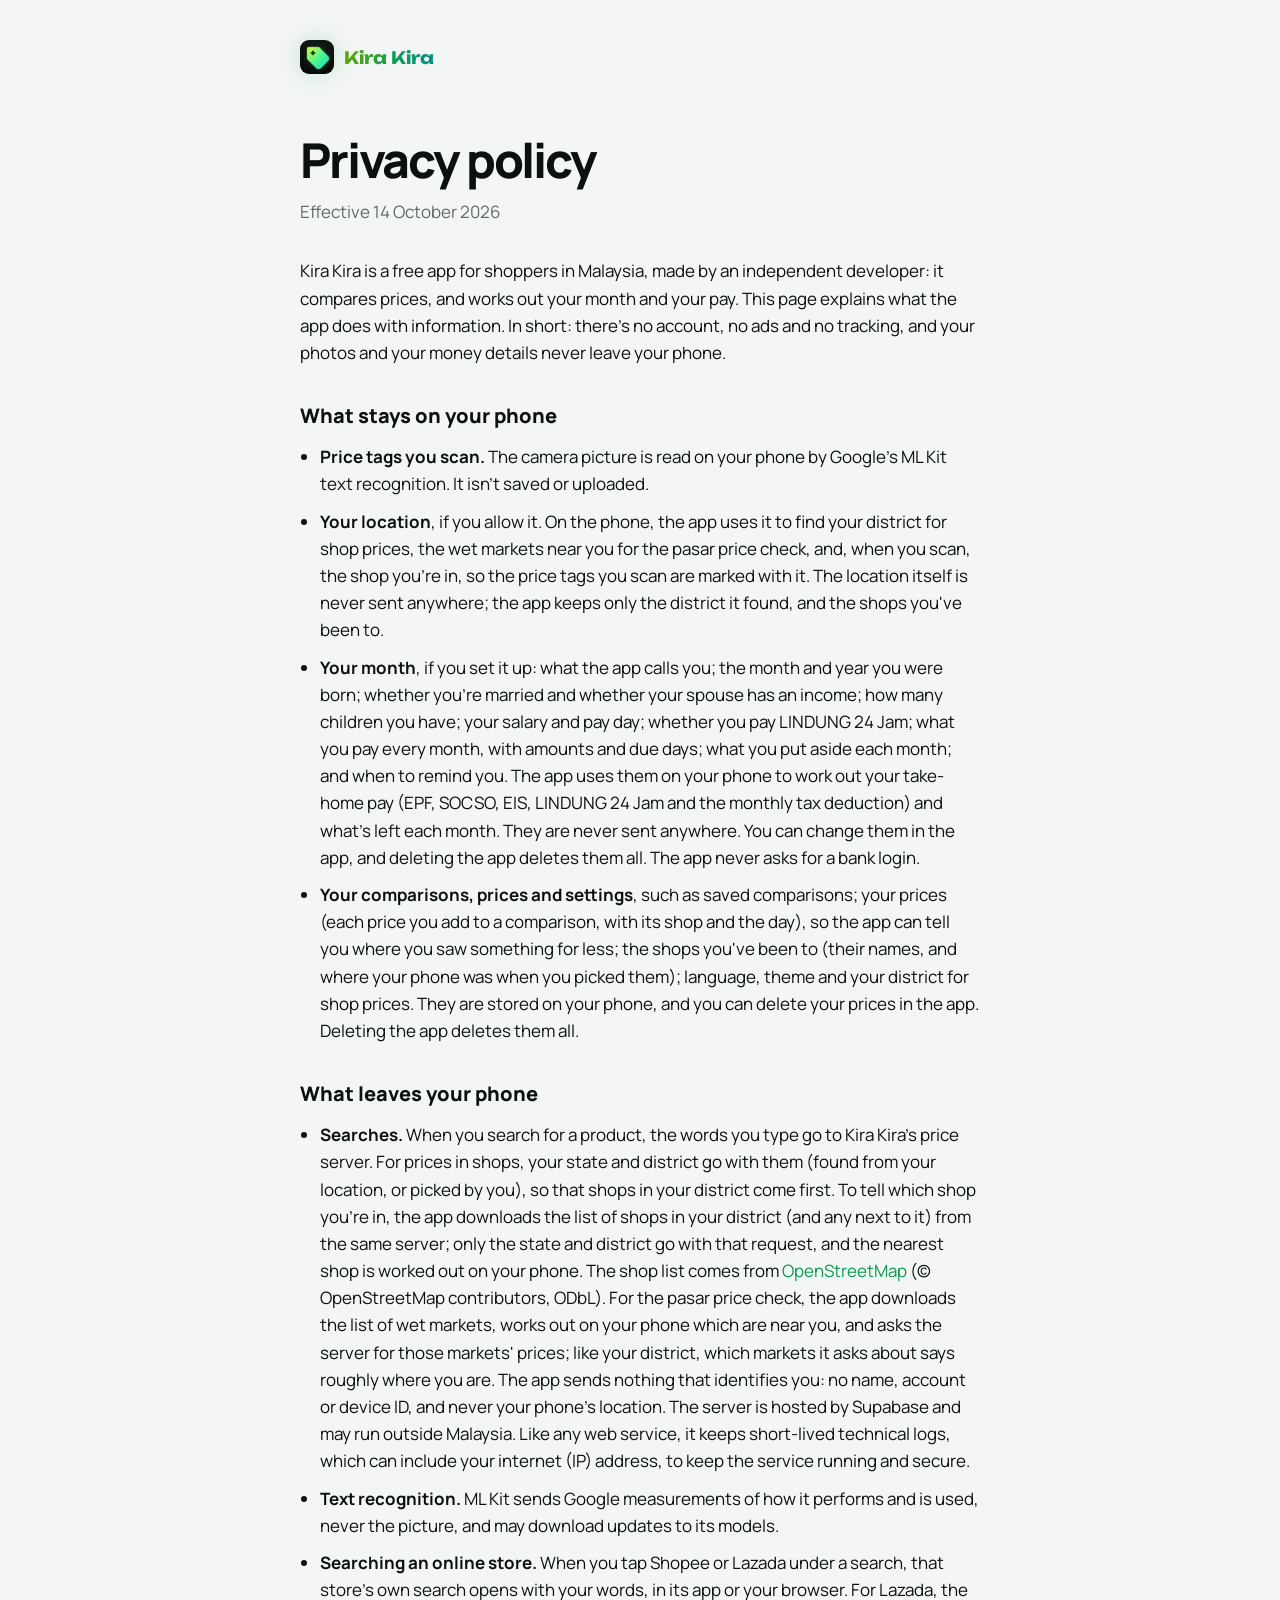
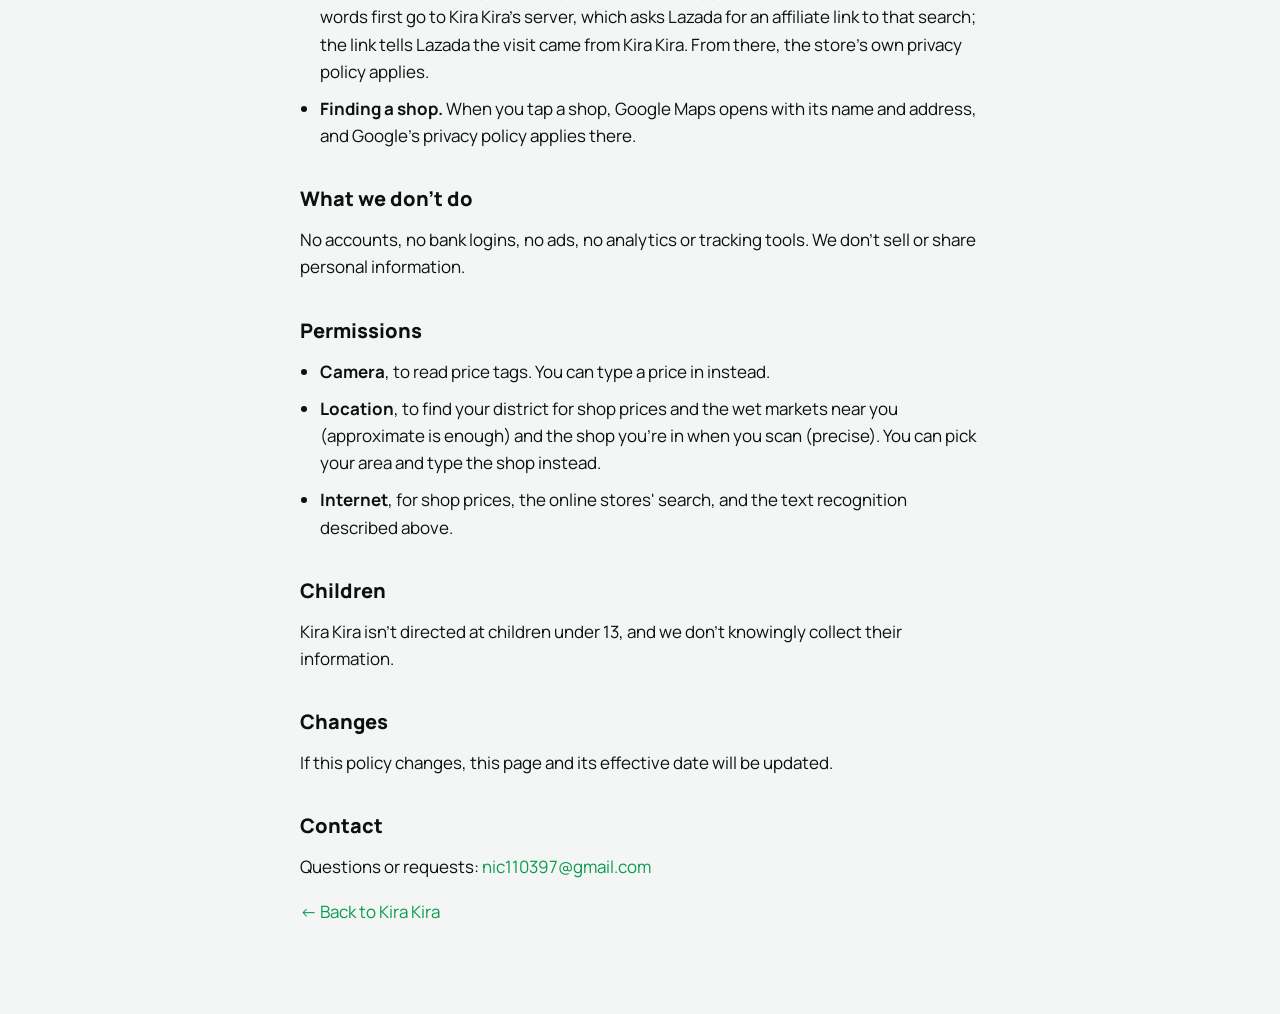
==== privacy.html @ adcd08b6 "Privacy: the month you set up stays on your phone (effective 14 Oct 2026)" ====
<!doctype html>
<html lang="en">
<head>
<meta charset="utf-8">
<meta name="viewport" content="width=device-width, initial-scale=1, viewport-fit=cover">
<title>Privacy policy — Kira Kira</title>
<meta name="description" content="What the Kira Kira app does with information: no account, no ads, no tracking, and your photos and money details never leave your phone.">
<link rel="canonical" href="https://xuaan33.github.io/kirakira-site/privacy.html">
<link rel="icon" href="favicon-32.png" sizes="32x32">
<link rel="apple-touch-icon" href="apple-touch-icon.png">
<link rel="stylesheet" href="style.css">
<meta name="theme-color" content="#0a0c0b" media="(prefers-color-scheme: dark)">
<meta name="theme-color" content="#f3f6f4" media="(prefers-color-scheme: light)">
</head>
<body>
  <div class="doc">
    <a class="brand" href="./"><img src="icon.png" alt=""><span class="wordmark neon-text">Kira Kira</span></a>
    <h1>Privacy policy</h1>
    <p class="date">Effective 14 October 2026</p>
    <p>Kira Kira is a free app for shoppers in Malaysia, made by an independent developer: it compares prices, and works out your month and your pay. This page explains what the app does with information. In short: there's no account, no ads and no tracking, and your photos and your money details never leave your phone.</p>
    <h2>What stays on your phone</h2>
    <ul>
      <li><strong>Price tags you scan.</strong> The camera picture is read on your phone by Google's ML Kit text recognition. It isn't saved or uploaded.</li>
      <li><strong>Your location</strong>, if you allow it. On the phone, the app uses it to find your district for shop prices, the wet markets near you for the pasar price check, and, when you scan, the shop you're in, so the price tags you scan are marked with it. The location itself is never sent anywhere; the app keeps only the district it found, and the shops you've been to.</li>
      <li><strong>Your month</strong>, if you set it up: what the app calls you; the month and year you were born; whether you're married and whether your spouse has an income; how many children you have; your salary and pay day; whether you pay LINDUNG 24 Jam; what you pay every month, with amounts and due days; what you put aside each month; and when to remind you. The app uses them on your phone to work out your take-home pay (EPF, SOCSO, EIS, LINDUNG 24 Jam and the monthly tax deduction) and what's left each month. They are never sent anywhere. You can change them in the app, and deleting the app deletes them all. The app never asks for a bank login.</li>
      <li><strong>Your comparisons, prices and settings</strong>, such as saved comparisons; your prices (each price you add to a comparison, with its shop and the day), so the app can tell you where you saw something for less; the shops you've been to (their names, and where your phone was when you picked them); language, theme and your district for shop prices. They are stored on your phone, and you can delete your prices in the app. Deleting the app deletes them all.</li>
    </ul>
    <h2>What leaves your phone</h2>
    <ul>
      <li><strong>Searches.</strong> When you search for a product, the words you type go to Kira Kira's price server. For prices in shops, your state and district go with them (found from your location, or picked by you), so that shops in your district come first. To tell which shop you're in, the app downloads the list of shops in your district (and any next to it) from the same server; only the state and district go with that request, and the nearest shop is worked out on your phone. The shop list comes from <a href="https://www.openstreetmap.org/copyright">OpenStreetMap</a> (© OpenStreetMap contributors, ODbL). For the pasar price check, the app downloads the list of wet markets, works out on your phone which are near you, and asks the server for those markets' prices; like your district, which markets it asks about says roughly where you are. The app sends nothing that identifies you: no name, account or device ID, and never your phone's location. The server is hosted by Supabase and may run outside Malaysia. Like any web service, it keeps short-lived technical logs, which can include your internet (IP) address, to keep the service running and secure.</li>
      <li><strong>Text recognition.</strong> ML Kit sends Google measurements of how it performs and is used, never the picture, and may download updates to its models.</li>
      <li><strong>Searching an online store.</strong> When you tap Shopee or Lazada under a search, that store's own search opens with your words, in its app or your browser. For Lazada, the words first go to Kira Kira's server, which asks Lazada for an affiliate link to that search; the link tells Lazada the visit came from Kira Kira. From there, the store's own privacy policy applies.</li>
      <li><strong>Finding a shop.</strong> When you tap a shop, Google Maps opens with its name and address, and Google's privacy policy applies there.</li>
    </ul>
    <h2>What we don't do</h2>
    <p>No accounts, no bank logins, no ads, no analytics or tracking tools. We don't sell or share personal information.</p>
    <h2>Permissions</h2>
    <ul>
      <li><strong>Camera</strong>, to read price tags. You can type a price in instead.</li>
      <li><strong>Location</strong>, to find your district for shop prices and the wet markets near you (approximate is enough) and the shop you're in when you scan (precise). You can pick your area and type the shop instead.</li>
      <li><strong>Internet</strong>, for shop prices, the online stores' search, and the text recognition described above.</li>
    </ul>
    <h2>Children</h2>
    <p>Kira Kira isn't directed at children under 13, and we don't knowingly collect their information.</p>
    <h2>Changes</h2>
    <p>If this policy changes, this page and its effective date will be updated.</p>
    <h2>Contact</h2>
    <p>Questions or requests: <a href="mailto:nic110397@gmail.com">nic110397@gmail.com</a></p>
    <p><a href="./">← Back to Kira Kira</a></p>
  </div>
</body>
</html>
---- style.css ----
/* Kira Kira's site: the app's own palette and type. Dark first, like the
   app; one neon gradient, spent on the better buy. Fonts are subset to
   Latin and served from here, so a visit reaches no one else. */
@font-face { font-family: "Manrope"; src: url(fonts/Manrope-Regular.woff2) format("woff2"); font-weight: 400; font-display: swap; }
@font-face { font-family: "Manrope"; src: url(fonts/Manrope-Bold.woff2) format("woff2"); font-weight: 700; font-display: swap; }
@font-face { font-family: "Manrope"; src: url(fonts/Manrope-ExtraBold.woff2) format("woff2"); font-weight: 800; font-display: swap; }
@font-face { font-family: "Unbounded"; src: url(fonts/Unbounded-Bold.woff2) format("woff2"); font-weight: 700; font-display: swap; }

:root {
  color-scheme: dark;
  --bg: #0a0c0b;
  --surface: #121614;
  --surface2: #1c221f;
  --line: #242b27;
  --text: #f1f5f2;
  --muted: #8c968f;
  --accent: #45f59a;
  --warn: #ffc24d;
  --on-neon: #04140a;
  --neon: linear-gradient(100deg, #d8ff3c 0%, #45f59a 55%, #16d9c0 100%);
  --glow: rgba(69, 245, 154, 0.3);
  --rail: #1c221f;
  --nav-bg: rgba(10, 12, 11, 0.74);
  --shadow: 0 30px 60px -24px rgba(0, 0, 0, 0.7);
  --shot-dark: block;
  --shot-light: none;
  --status-ink: #f1f5f2;
  /* Shelf tags are paper in any light. */
  --paper: #f8f7f2;
  --ink: #121412;
  --ink-soft: #5d625e;
  --deal: #ffe14d;
  --deal-ink: #c3261d;
  --sans: "Manrope", "PingFang SC", "Noto Sans SC", system-ui, -apple-system, "Segoe UI", sans-serif;
  --display: "Unbounded", "Manrope", system-ui, sans-serif;
}
@media (prefers-color-scheme: light) {
  :root {
    color-scheme: light;
    --bg: #f3f6f4;
    --surface: #ffffff;
    --surface2: #e8efea;
    --line: #dfe6e1;
    --text: #0b120e;
    --muted: #616b65;
    --accent: #0b9a50;
    --warn: #a86a00;
    --neon: linear-gradient(100deg, #5fa800 0%, #0a9e55 55%, #078f86 100%);
    --glow: rgba(11, 154, 80, 0.2);
    --rail: #dce3de;
    --nav-bg: rgba(243, 246, 244, 0.8);
    --shadow: 0 30px 60px -28px rgba(20, 40, 30, 0.35);
    --shot-dark: none;
    --shot-light: block;
    --status-ink: #0b120e;
  }
}

* { box-sizing: border-box; }
html { scroll-behavior: smooth; }
body {
  margin: 0;
  padding-inline: 20px;
  background: var(--bg);
  color: var(--text);
  font: 400 17px/1.6 var(--sans);
  -webkit-font-smoothing: antialiased;
}
img { max-width: 100%; }
a { color: var(--accent); text-decoration: none; }
a:hover { text-decoration: underline; }
:focus-visible { outline: 2px solid var(--accent); outline-offset: 3px; border-radius: 6px; }

.wrap { max-width: 1160px; margin-inline: auto; }
.eyebrow {
  margin: 0 0 18px;
  font-size: 12px;
  font-weight: 700;
  letter-spacing: 0.16em;
  text-transform: uppercase;
  color: var(--muted);
}
.neon-text {
  background: var(--neon);
  -webkit-background-clip: text;
  background-clip: text;
  color: transparent;
}
.pill {
  display: inline-flex;
  align-items: center;
  gap: 10px;
  padding: 10px 18px;
  border: 1px solid var(--line);
  border-radius: 999px;
  font-size: 14px;
  font-weight: 700;
  color: var(--text);
  white-space: nowrap;
}
.pill::before {
  content: "";
  width: 8px;
  height: 8px;
  border-radius: 50%;
  background: var(--accent);
  box-shadow: 0 0 10px var(--accent);
}

/* Navigation */
.nav {
  position: sticky;
  top: env(safe-area-inset-top, 0px);
  z-index: 10;
  margin-inline: -20px;
  padding: 14px 20px;
  background: var(--nav-bg);
  backdrop-filter: blur(14px);
  -webkit-backdrop-filter: blur(14px);
  border-bottom: 1px solid var(--line);
}
.nav .wrap { display: flex; align-items: center; gap: 28px; }
.brand { display: inline-flex; align-items: center; gap: 10px; text-decoration: none; }
.brand:hover { text-decoration: none; }
.brand img { width: 34px; height: 34px; border-radius: 9px; box-shadow: 0 0 22px var(--glow); }
.wordmark { font: 700 17px var(--display); white-space: nowrap; }
.nav-links { display: flex; gap: 24px; margin-left: auto; }
.nav-links a { color: var(--muted); font-size: 15px; font-weight: 700; }
.nav-links a:hover { color: var(--text); text-decoration: none; }
.nav .pill { padding: 8px 14px; font-size: 13px; }

/* Hero */
.hero {
  display: grid;
  grid-template-columns: 1fr;
  gap: 48px;
  padding-block: 72px 40px;
  align-items: center;
}
h1 {
  margin: 0 0 24px;
  font-weight: 800;
  font-size: clamp(48px, 7.2vw, 92px);
  line-height: 0.94;
  letter-spacing: -0.045em;
  text-wrap: balance;
}
.lead { max-width: 33em; margin: 0 0 32px; font-size: 20px; line-height: 1.55; color: var(--muted); }
.lead strong { color: var(--text); font-weight: 700; }
.actions { display: flex; flex-wrap: wrap; align-items: center; gap: 16px 24px; }
.actions a { font-weight: 700; }

/* The shelf demo */
.demo {
  position: relative;
  padding: 22px;
  border: 1px solid var(--line);
  border-radius: 28px;
  background: var(--surface);
  box-shadow: var(--shadow);
}
.demo .eyebrow { margin-bottom: 12px; }
.switch { display: flex; flex-wrap: wrap; gap: 8px; margin-bottom: 26px; }
.switch button {
  padding: 9px 16px;
  border: 1px solid var(--line);
  border-radius: 999px;
  background: transparent;
  color: var(--muted);
  font: 700 14px var(--sans);
  cursor: pointer;
  transition: color 0.2s, border-color 0.2s, background 0.2s;
}
.switch button:hover { color: var(--text); border-color: var(--muted); }
.switch button[aria-pressed="true"] { background: var(--surface2); color: var(--text); border-color: var(--surface2); }

.shelf { position: relative; padding: 16px 10px 0; }
.shelf::before {
  /* The shelf edge the tags clip onto. */
  content: "";
  position: absolute;
  inset: 34% 0 auto;
  height: 46%;
  border-radius: 10px;
  background: var(--rail);
}
.tags { position: relative; display: flex; gap: 12px; align-items: flex-start; }
.tag-slot { flex: 1 1 0; min-width: 0; display: flex; flex-direction: column; gap: 12px; }
.tag {
  position: relative;
  min-height: 150px;
  padding: 18px 10px 10px;
  border-radius: 6px;
  background: var(--paper);
  color: var(--ink);
  box-shadow: 0 12px 24px -10px rgba(0, 0, 0, 0.45), 0 0 0 1px rgba(0, 0, 0, 0.06);
  transition: transform 0.35s ease;
}
.tag .letter {
  position: absolute;
  top: -11px;
  left: 10px;
  display: grid;
  place-items: center;
  width: 24px;
  height: 24px;
  border-radius: 50%;
  background: var(--ink);
  color: var(--paper);
  font-size: 12px;
  font-weight: 800;
}
.tag .name { font-size: 10.5px; font-weight: 800; letter-spacing: 0.05em; text-transform: uppercase; line-height: 1.25; }
.tag .band {
  margin: 6px -10px 2px;
  padding: 3px 10px;
  background: var(--deal);
  color: var(--deal-ink);
  font-size: 10px;
  font-weight: 800;
  letter-spacing: 0.04em;
  text-transform: uppercase;
}
.tag .price { display: flex; align-items: flex-start; gap: 1px; margin-top: 6px; font-weight: 800; line-height: 1; }
.tag .rm { margin-top: 6px; font-size: 11px; }
.tag .whole { font-size: clamp(30px, 3.4vw, 40px); letter-spacing: -0.03em; }
.tag .cents { margin-top: 2px; font-size: 14px; }
.tag .small { margin-top: 6px; font-size: 9.5px; color: var(--ink-soft); }
.tag .jimat { color: var(--deal-ink); font-weight: 800; }
.tag .was { text-decoration: line-through; }

.reading { display: flex; flex-wrap: wrap; gap: 6px; }
.chip {
  display: inline-flex;
  align-items: center;
  padding: 4px 10px;
  border-radius: 999px;
  background: var(--surface2);
  color: var(--text);
  font-size: 12px;
  font-weight: 700;
  font-variant-numeric: tabular-nums;
  white-space: nowrap;
}
.chip.best { background: var(--neon); color: var(--on-neon); }
.chip.trap { background: transparent; color: var(--warn); box-shadow: inset 0 0 0 1px var(--warn); }
.chip.more { color: var(--muted); }

.frame {
  /* The app's scan frame, moved onto the better buy. */
  position: absolute;
  top: 0;
  left: 0;
  width: 0;
  height: 0;
  padding: 2px;
  border-radius: 14px;
  background: var(--neon);
  -webkit-mask: linear-gradient(#000 0 0) content-box, linear-gradient(#000 0 0);
  -webkit-mask-composite: xor;
  mask: linear-gradient(#000 0 0) content-box exclude, linear-gradient(#000 0 0);
  filter: drop-shadow(0 0 10px var(--glow));
  pointer-events: none;
  transition: transform 0.55s cubic-bezier(0.2, 0.8, 0.2, 1), width 0.55s cubic-bezier(0.2, 0.8, 0.2, 1), height 0.55s cubic-bezier(0.2, 0.8, 0.2, 1);
}
.scanline {
  position: absolute;
  inset: 0 0 auto;
  height: 150px;
  overflow: hidden;
  pointer-events: none;
}
.scanline::after {
  content: "";
  position: absolute;
  top: 16px;
  bottom: 0;
  left: 0;
  width: 2px;
  background: var(--accent);
  box-shadow: 0 0 16px 4px var(--glow);
  opacity: 0.55;
  animation: sweep 4.5s ease-in-out infinite;
}
@keyframes sweep {
  0% { transform: translateX(0); opacity: 0; }
  10% { opacity: 0.55; }
  55% { opacity: 0.55; }
  65%, 100% { transform: translateX(1100px); opacity: 0; }
}

.verdict { margin-top: 26px; padding-top: 22px; border-top: 1px solid var(--line); }
.verdict-pick { margin: 0 0 6px; font-size: 17px; font-weight: 800; }
.verdict-unit { margin: 0 0 10px; font: 700 clamp(30px, 4vw, 40px)/1.05 var(--display); letter-spacing: -0.02em; }
.verdict-unit small { font: 700 15px var(--sans); letter-spacing: 0; color: var(--accent); }
.verdict-why { margin: 0; font-size: 15px; color: var(--muted); min-height: 3.2em; }

/* Sections */
section { padding-block: 96px 0; }
.section-head { max-width: 760px; margin-bottom: 44px; }
h2 {
  margin: 0;
  font-weight: 800;
  font-size: clamp(36px, 5.4vw, 64px);
  line-height: 1;
  letter-spacing: -0.035em;
  text-wrap: balance;
}
.section-head p:not(.eyebrow) { margin: 18px 0 0; font-size: 19px; color: var(--muted); max-width: 36em; }
h3 { margin: 0 0 8px; font-size: 22px; font-weight: 800; letter-spacing: -0.01em; text-wrap: balance; }

/* What it does */
.bento { display: grid; grid-template-columns: 1fr; gap: 16px; }
.tile {
  display: flex;
  flex-direction: column;
  gap: 18px;
  padding: 26px;
  border: 1px solid var(--line);
  border-radius: 24px;
  background: var(--surface);
  overflow: hidden;
}
.tile p { margin: 0; color: var(--muted); font-size: 16px; }
.tile .demo-ui { margin-top: auto; }
.words { display: flex; flex-wrap: wrap; gap: 8px; }
.words span {
  padding: 6px 12px;
  border-radius: 8px;
  background: var(--surface2);
  font-size: 14px;
  font-weight: 700;
}
.scan-crop {
  position: relative;
  height: 330px;
  margin: 4px -26px -26px;
  overflow: hidden;
  border-top: 1px solid var(--line);
}
.scan-crop img { position: absolute; left: 50%; top: -190px; width: 420px; max-width: none; transform: translateX(-50%); }

.bars { display: grid; gap: 12px; }
.bar { display: grid; grid-template-columns: 8em 1fr auto; align-items: center; gap: 12px; font-size: 14px; font-weight: 700; font-variant-numeric: tabular-nums; }
.bar i { display: block; height: 10px; border-radius: 99px; background: color-mix(in srgb, var(--muted) 45%, transparent); }
.bar.win i { background: var(--neon); }
.bar.win b { color: var(--accent); }
.bar span { color: var(--muted); }

.deal-note { display: grid; gap: 10px; }
.deal-note .chip { justify-self: start; font-size: 13px; padding: 6px 12px; }

.mini-offers { display: grid; gap: 10px; }
.mini-platform { display: grid; grid-template-columns: 32px 1fr; gap: 12px; }
.mini-platform .letter {
  display: grid;
  place-items: center;
  width: 32px;
  height: 32px;
  border-radius: 9px;
  background: var(--surface2);
  font-weight: 800;
  font-size: 14px;
}
.mini-platform ul { margin: 0; padding: 0; list-style: none; }
.mini-platform li {
  display: grid;
  grid-template-columns: 1fr auto;
  gap: 2px 12px;
  padding: 8px 0;
  border-bottom: 1px solid var(--line);
  font-size: 15px;
  font-weight: 700;
  font-variant-numeric: tabular-nums;
}
.mini-platform li:last-child { border-bottom: 0; }
.mini-platform li small { grid-column: 1; color: var(--muted); font-size: 12px; font-weight: 600; }
.mini-platform li .chip { grid-row: span 2; align-self: center; }
.mini-platform .platform { font-weight: 800; margin: 4px 0 2px; }

.langs { display: grid; gap: 10px; margin: 0; }
.langs div { display: grid; grid-template-columns: 4.5em 1fr; gap: 12px; align-items: baseline; }
.langs { gap: 16px; }
.langs dt { color: var(--muted); font-size: 12px; font-weight: 700; letter-spacing: 0.12em; text-transform: uppercase; }
.langs dd { margin: 0; font-size: 20px; font-weight: 800; letter-spacing: -0.01em; }

.facts { display: grid; grid-template-columns: 1fr; gap: 1px; margin-top: 16px; border: 1px solid var(--line); border-radius: 24px; overflow: hidden; background: var(--line); }
.fact { padding: 22px 24px; background: var(--surface); }
.fact b { display: block; margin-bottom: 4px; font-size: 16px; }
.fact span { color: var(--muted); font-size: 15px; }

/* How it works */
.steps { display: grid; grid-template-columns: 1fr; gap: 56px; }
.step { display: grid; gap: 22px; justify-items: center; text-align: center; }
.step .num {
  display: grid;
  place-items: center;
  width: 34px;
  height: 34px;
  border-radius: 50%;
  border: 1px solid var(--line);
  font-weight: 800;
  font-size: 15px;
}
.step p { margin: 0 auto; max-width: 20em; color: var(--muted); font-size: 16px; }
.note { margin: 40px 0 0; text-align: center; color: var(--muted); font-size: 14px; }

.phone {
  position: relative;
  width: min(100%, 272px);
  aspect-ratio: 1284 / 2778;
  padding: 9px;
  border-radius: 44px;
  background: #0c0f0d;
  box-shadow: var(--shadow), inset 0 0 0 1px #2b312d;
}
.phone .screen { position: relative; height: 100%; overflow: hidden; border-radius: 36px; background: #0a0c0b; }
.phone img { position: absolute; inset: 0; width: 100%; height: 100%; object-fit: cover; }
.phone img.shot-dark { display: var(--shot-dark); }
.phone img.shot-light { display: var(--shot-light); }
.phone .island { position: absolute; top: 12px; left: 50%; width: 32%; height: 24px; border-radius: 14px; background: #000; transform: translateX(-50%); }
.phone .status {
  position: absolute;
  top: 14px;
  left: 30px;
  right: 26px;
  display: flex;
  justify-content: space-between;
  font: 700 13px var(--sans);
  color: var(--status-ink);
}
.phone.camera .status { color: #f1f5f2; }
.phone .status svg { width: 42px; height: 12px; fill: currentColor; }

/* Keeps score */
.score { display: grid; grid-template-columns: 1fr; gap: 48px; align-items: center; }
.score .phones { display: flex; justify-content: center; gap: 20px; }
.score .phones .phone:nth-child(2) { margin-top: 64px; }
.big-number { margin: 26px 0 18px; font: 700 clamp(48px, 7vw, 80px)/1 var(--display); letter-spacing: -0.03em; }
.score p { margin: 0 0 16px; color: var(--muted); font-size: 18px; max-width: 30em; }

/* FAQ */
.faq { max-width: 820px; border-top: 1px solid var(--line); }
.faq details { border-bottom: 1px solid var(--line); }
.faq summary {
  display: flex;
  justify-content: space-between;
  gap: 20px;
  padding: 22px 0;
  cursor: pointer;
  list-style: none;
  font-size: 19px;
  font-weight: 800;
}
.faq summary::-webkit-details-marker { display: none; }
.faq summary::after { content: "+"; color: var(--accent); font-weight: 700; transition: transform 0.2s; }
.faq details[open] summary::after { transform: rotate(45deg); }
.faq details p { margin: -6px 0 22px; max-width: 40em; color: var(--muted); }

/* Closing */
.closing { padding-block: 120px 40px; text-align: center; }
.closing h2 { font-size: clamp(40px, 7vw, 88px); max-width: 12ch; margin-inline: auto; }
.closing p { margin: 22px auto 30px; max-width: 30em; color: var(--muted); font-size: 18px; }
.closing .actions { justify-content: center; }

footer { padding-block: 40px 56px; border-top: 1px solid var(--line); margin-top: 72px; color: var(--muted); font-size: 14px; }
footer .wrap { display: flex; flex-wrap: wrap; gap: 12px 28px; align-items: center; }
footer .brand { margin-right: auto; }
footer .wordmark { font-size: 15px; }

.doc { max-width: 680px; margin-inline: auto; padding-block: 40px 72px; }
.doc h1 { margin-top: 56px; font-size: clamp(34px, 6vw, 48px); }
.doc .date { margin: -8px 0 32px; color: var(--muted); }
.doc h2 { margin-top: 40px; font-size: 20px; letter-spacing: 0; }
.doc ul { padding-left: 20px; }
.doc li { margin: 10px 0; }

@media (min-width: 720px) {
  .bento { grid-template-columns: repeat(6, 1fr); }
  .t-scan { grid-column: span 3; grid-row: span 2; }
  .t-bars, .t-deal { grid-column: span 3; }
  .t-shops { grid-column: span 4; }
  .t-langs { grid-column: span 2; }
  .facts { grid-template-columns: repeat(4, 1fr); }
  .steps { grid-template-columns: repeat(3, 1fr); gap: 32px; }
}
@media (min-width: 980px) {
  .hero { grid-template-columns: 1.02fr 1fr; gap: 56px; padding-block: 96px 56px; }
  .score { grid-template-columns: 1fr 1fr; }
}
@media (max-width: 719px) {
  .nav-links { display: none; }
  .nav .pill { display: none; }
  .nav .wrap { justify-content: space-between; }
  .tag { min-height: 138px; padding-inline: 8px; }
  .tag .band { margin-inline: -8px; padding-inline: 8px; }
  .scan-crop img { width: 360px; top: -160px; }
}
@media (prefers-reduced-motion: reduce) {
  html { scroll-behavior: auto; }
  .scanline { display: none; }
  .frame, .tag, .switch button, .faq summary::after { transition: none; }
}
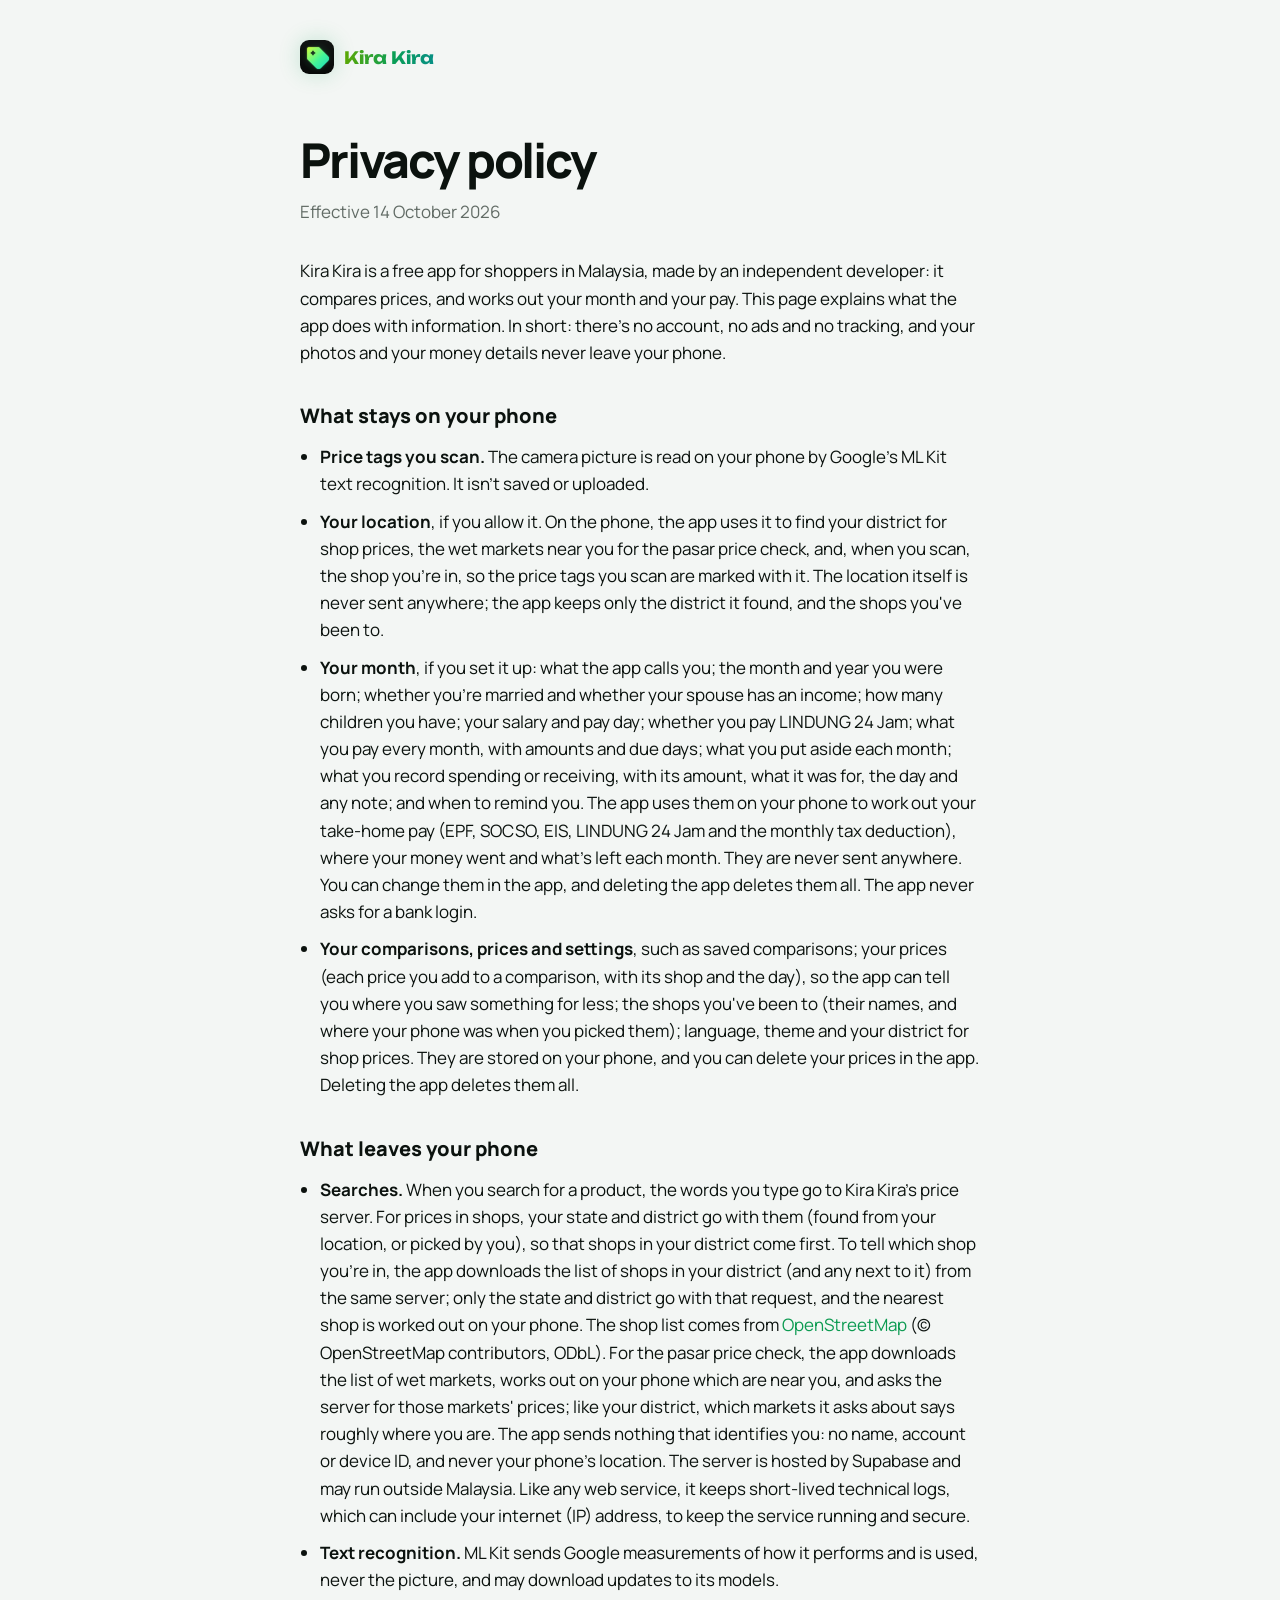
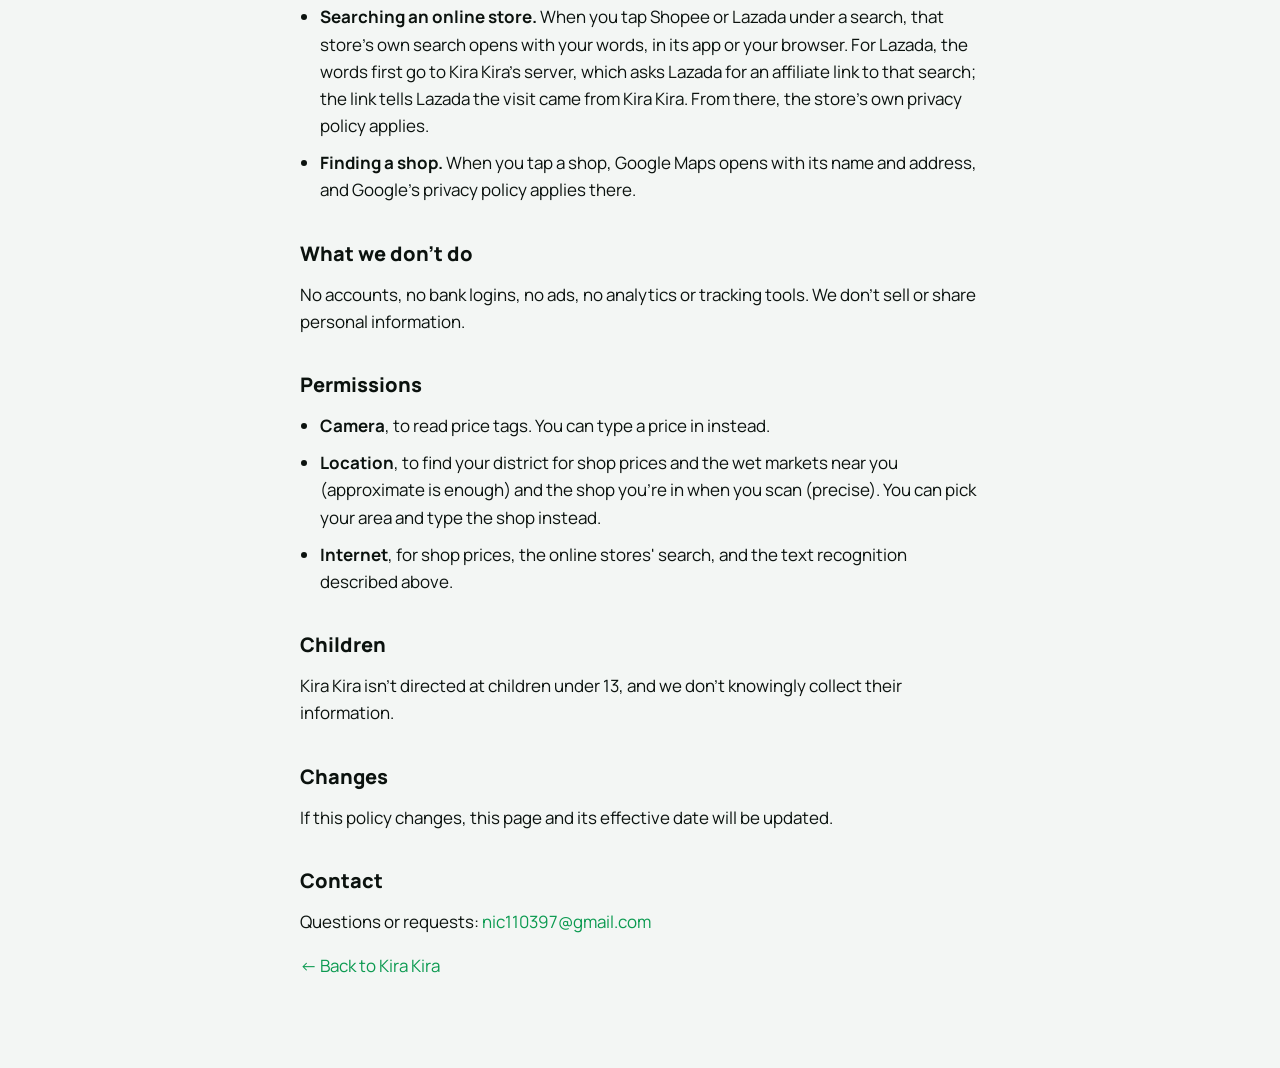
==== commit c7978453: "Privacy: what you record stays on your phone too" ====
--- a/privacy.html
+++ b/privacy.html
@@ -22,7 +22,7 @@
     <ul>
       <li><strong>Price tags you scan.</strong> The camera picture is read on your phone by Google's ML Kit text recognition. It isn't saved or uploaded.</li>
       <li><strong>Your location</strong>, if you allow it. On the phone, the app uses it to find your district for shop prices, the wet markets near you for the pasar price check, and, when you scan, the shop you're in, so the price tags you scan are marked with it. The location itself is never sent anywhere; the app keeps only the district it found, and the shops you've been to.</li>
-      <li><strong>Your month</strong>, if you set it up: what the app calls you; the month and year you were born; whether you're married and whether your spouse has an income; how many children you have; your salary and pay day; whether you pay LINDUNG 24 Jam; what you pay every month, with amounts and due days; what you put aside each month; and when to remind you. The app uses them on your phone to work out your take-home pay (EPF, SOCSO, EIS, LINDUNG 24 Jam and the monthly tax deduction) and what's left each month. They are never sent anywhere. You can change them in the app, and deleting the app deletes them all. The app never asks for a bank login.</li>
+      <li><strong>Your month</strong>, if you set it up: what the app calls you; the month and year you were born; whether you're married and whether your spouse has an income; how many children you have; your salary and pay day; whether you pay LINDUNG 24 Jam; what you pay every month, with amounts and due days; what you put aside each month; what you record spending or receiving, with its amount, what it was for, the day and any note; and when to remind you. The app uses them on your phone to work out your take-home pay (EPF, SOCSO, EIS, LINDUNG 24 Jam and the monthly tax deduction), where your money went and what's left each month. They are never sent anywhere. You can change them in the app, and deleting the app deletes them all. The app never asks for a bank login.</li>
       <li><strong>Your comparisons, prices and settings</strong>, such as saved comparisons; your prices (each price you add to a comparison, with its shop and the day), so the app can tell you where you saw something for less; the shops you've been to (their names, and where your phone was when you picked them); language, theme and your district for shop prices. They are stored on your phone, and you can delete your prices in the app. Deleting the app deletes them all.</li>
     </ul>
     <h2>What leaves your phone</h2>
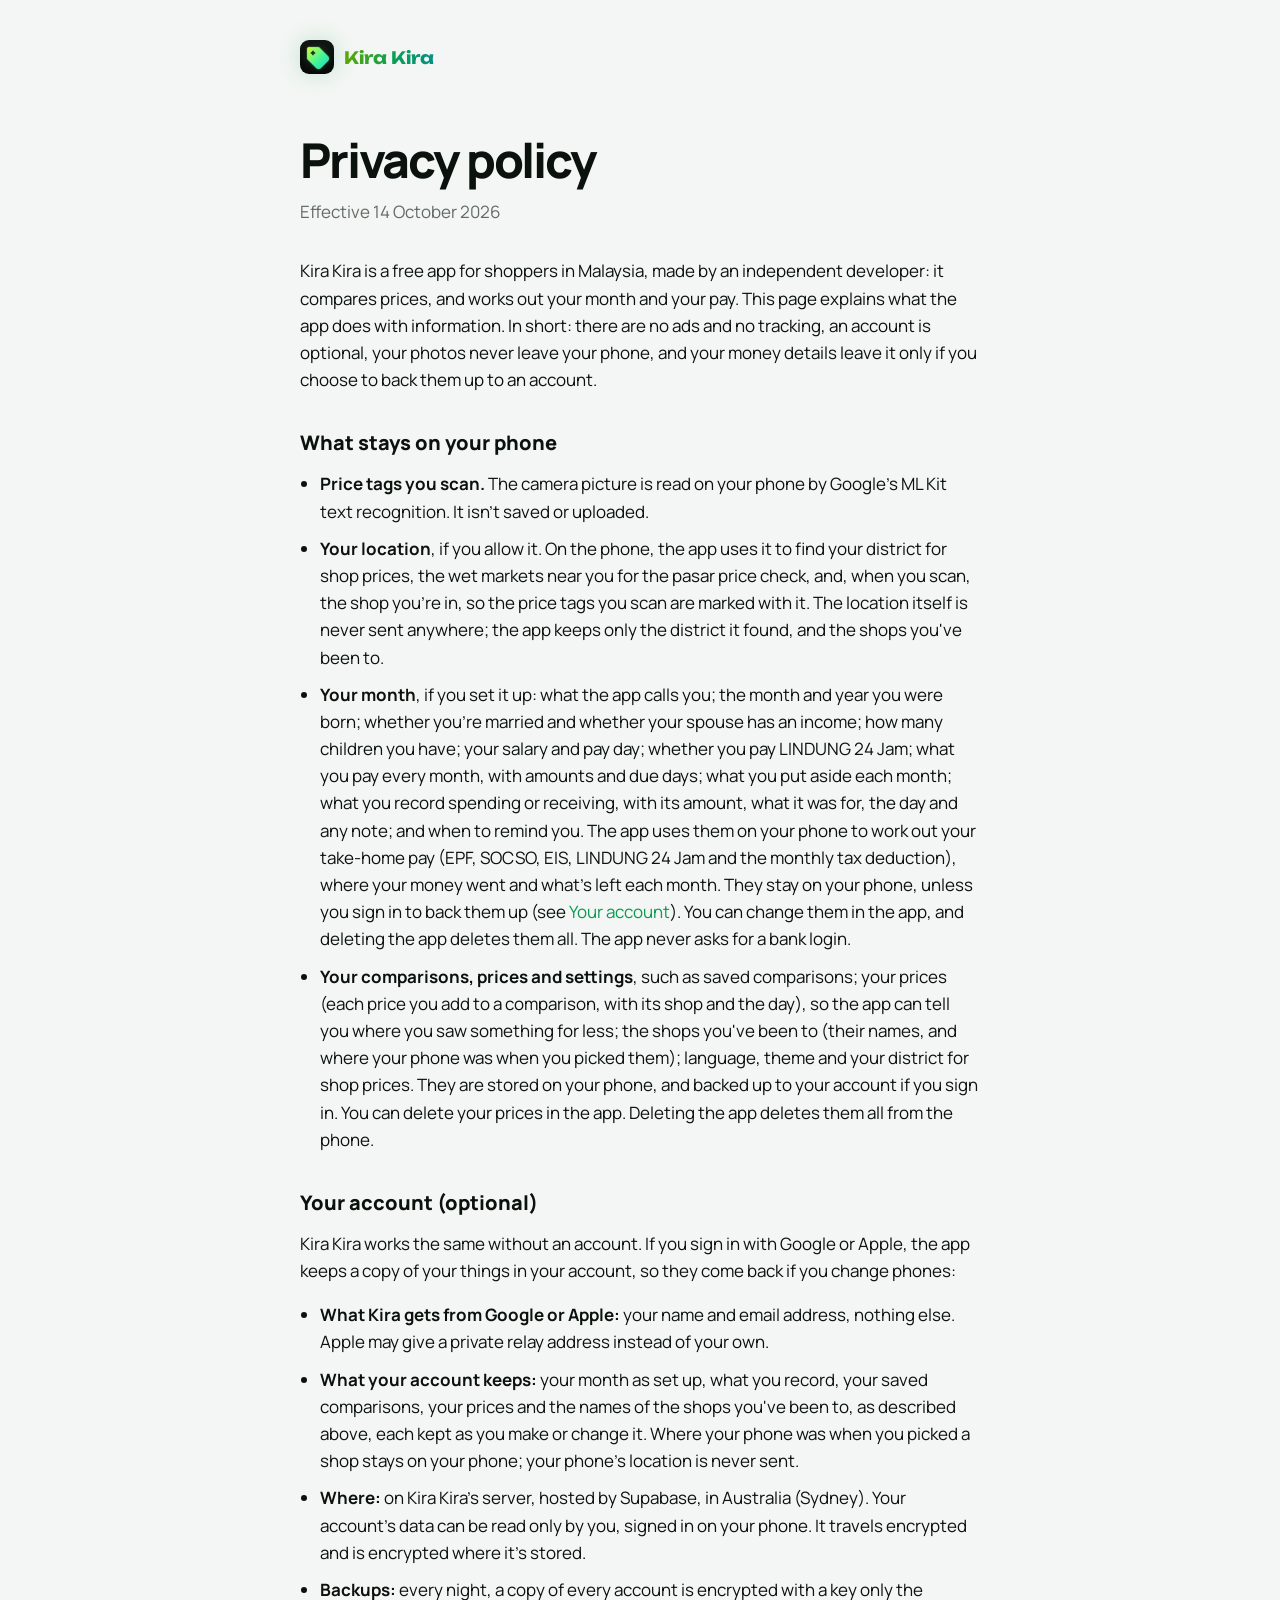
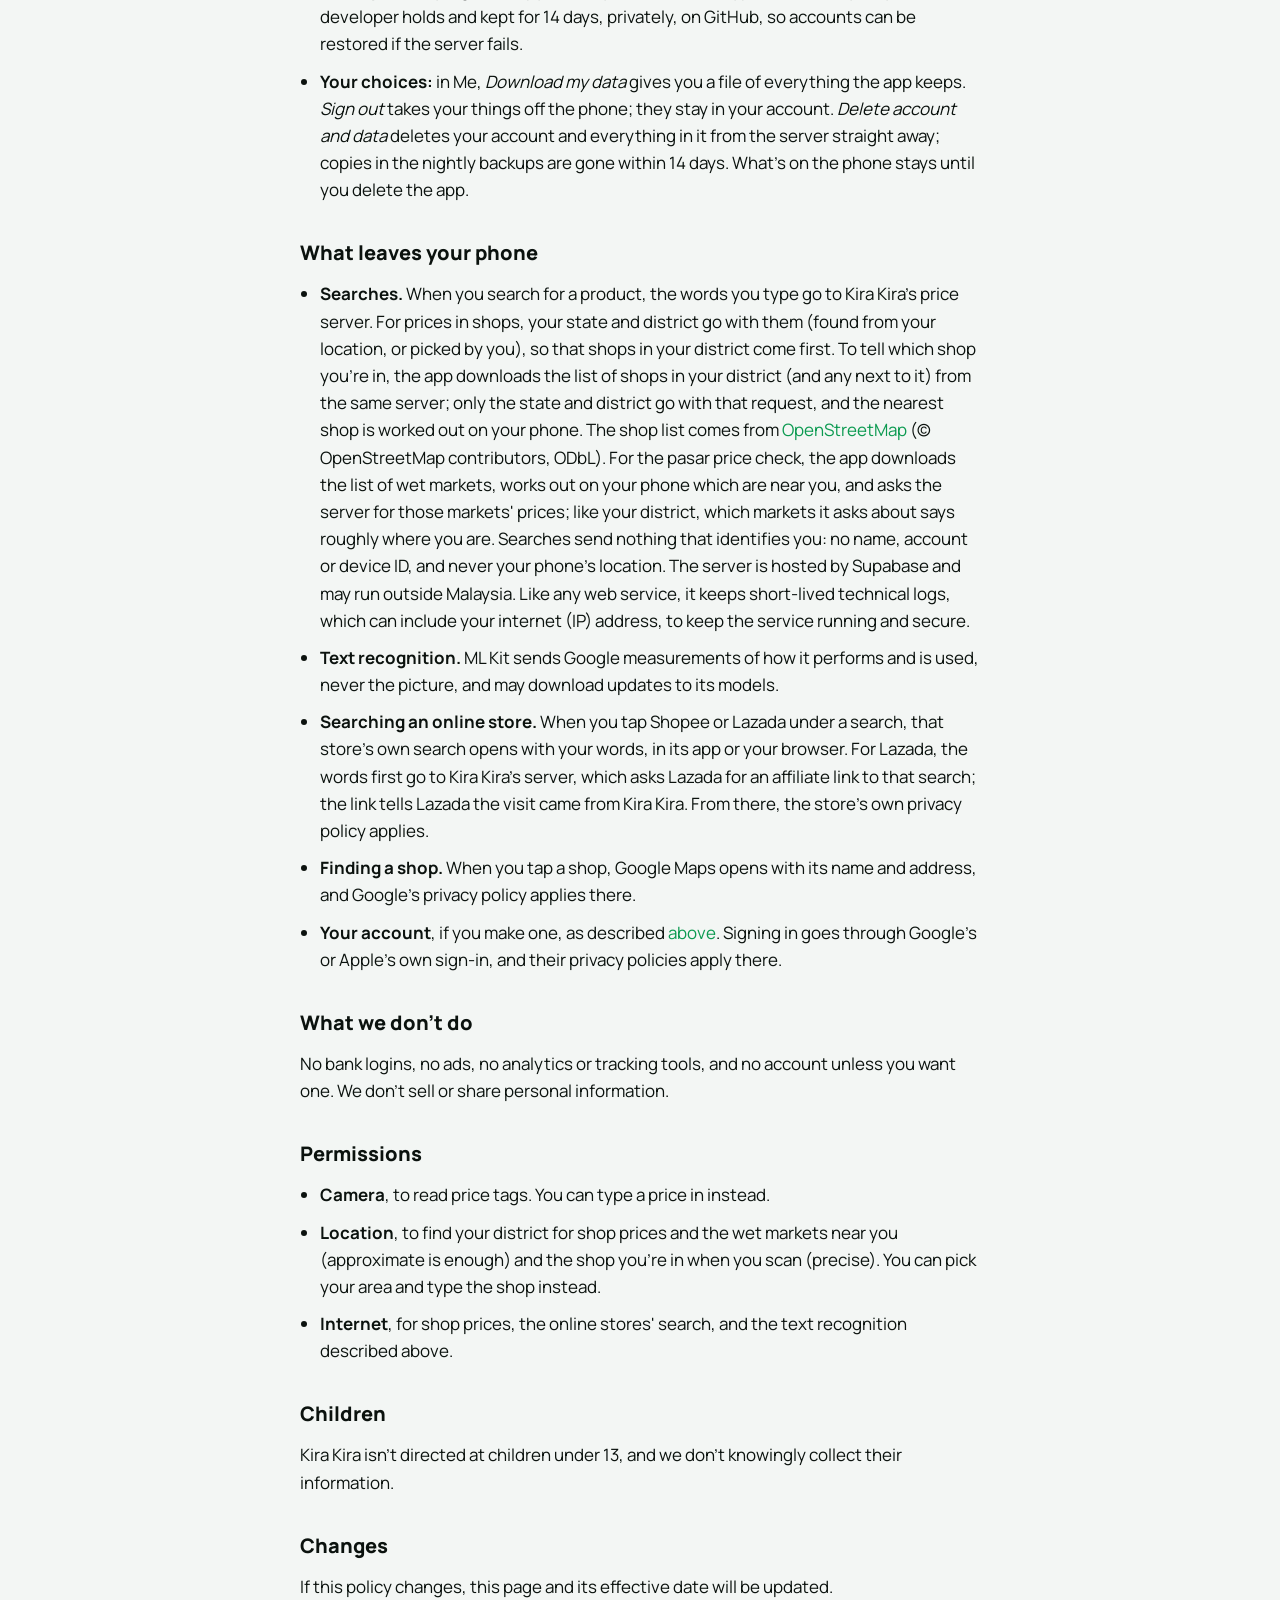
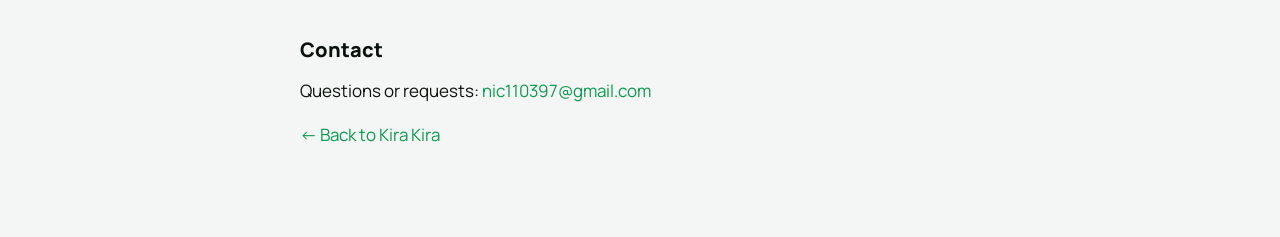
==== commit 773514e0: "Privacy: the optional account, what it keeps, where, and deleting it" ====
--- a/privacy.html
+++ b/privacy.html
@@ -17,23 +17,33 @@
     <a class="brand" href="./"><img src="icon.png" alt=""><span class="wordmark neon-text">Kira Kira</span></a>
     <h1>Privacy policy</h1>
     <p class="date">Effective 14 October 2026</p>
-    <p>Kira Kira is a free app for shoppers in Malaysia, made by an independent developer: it compares prices, and works out your month and your pay. This page explains what the app does with information. In short: there's no account, no ads and no tracking, and your photos and your money details never leave your phone.</p>
+    <p>Kira Kira is a free app for shoppers in Malaysia, made by an independent developer: it compares prices, and works out your month and your pay. This page explains what the app does with information. In short: there are no ads and no tracking, an account is optional, your photos never leave your phone, and your money details leave it only if you choose to back them up to an account.</p>
     <h2>What stays on your phone</h2>
     <ul>
       <li><strong>Price tags you scan.</strong> The camera picture is read on your phone by Google's ML Kit text recognition. It isn't saved or uploaded.</li>
       <li><strong>Your location</strong>, if you allow it. On the phone, the app uses it to find your district for shop prices, the wet markets near you for the pasar price check, and, when you scan, the shop you're in, so the price tags you scan are marked with it. The location itself is never sent anywhere; the app keeps only the district it found, and the shops you've been to.</li>
-      <li><strong>Your month</strong>, if you set it up: what the app calls you; the month and year you were born; whether you're married and whether your spouse has an income; how many children you have; your salary and pay day; whether you pay LINDUNG 24 Jam; what you pay every month, with amounts and due days; what you put aside each month; what you record spending or receiving, with its amount, what it was for, the day and any note; and when to remind you. The app uses them on your phone to work out your take-home pay (EPF, SOCSO, EIS, LINDUNG 24 Jam and the monthly tax deduction), where your money went and what's left each month. They are never sent anywhere. You can change them in the app, and deleting the app deletes them all. The app never asks for a bank login.</li>
-      <li><strong>Your comparisons, prices and settings</strong>, such as saved comparisons; your prices (each price you add to a comparison, with its shop and the day), so the app can tell you where you saw something for less; the shops you've been to (their names, and where your phone was when you picked them); language, theme and your district for shop prices. They are stored on your phone, and you can delete your prices in the app. Deleting the app deletes them all.</li>
+      <li><strong>Your month</strong>, if you set it up: what the app calls you; the month and year you were born; whether you're married and whether your spouse has an income; how many children you have; your salary and pay day; whether you pay LINDUNG 24 Jam; what you pay every month, with amounts and due days; what you put aside each month; what you record spending or receiving, with its amount, what it was for, the day and any note; and when to remind you. The app uses them on your phone to work out your take-home pay (EPF, SOCSO, EIS, LINDUNG 24 Jam and the monthly tax deduction), where your money went and what's left each month. They stay on your phone, unless you sign in to back them up (see <a href="#account">Your account</a>). You can change them in the app, and deleting the app deletes them all. The app never asks for a bank login.</li>
+      <li><strong>Your comparisons, prices and settings</strong>, such as saved comparisons; your prices (each price you add to a comparison, with its shop and the day), so the app can tell you where you saw something for less; the shops you've been to (their names, and where your phone was when you picked them); language, theme and your district for shop prices. They are stored on your phone, and backed up to your account if you sign in. You can delete your prices in the app. Deleting the app deletes them all from the phone.</li>
+    </ul>
+    <h2 id="account">Your account (optional)</h2>
+    <p>Kira Kira works the same without an account. If you sign in with Google or Apple, the app keeps a copy of your things in your account, so they come back if you change phones:</p>
+    <ul>
+      <li><strong>What Kira gets from Google or Apple:</strong> your name and email address, nothing else. Apple may give a private relay address instead of your own.</li>
+      <li><strong>What your account keeps:</strong> your month as set up, what you record, your saved comparisons, your prices and the names of the shops you've been to, as described above, each kept as you make or change it. Where your phone was when you picked a shop stays on your phone; your phone's location is never sent.</li>
+      <li><strong>Where:</strong> on Kira Kira's server, hosted by Supabase, in Australia (Sydney). Your account's data can be read only by you, signed in on your phone. It travels encrypted and is encrypted where it's stored.</li>
+      <li><strong>Backups:</strong> every night, a copy of every account is encrypted with a key only the developer holds and kept for 14 days, privately, on GitHub, so accounts can be restored if the server fails.</li>
+      <li><strong>Your choices:</strong> in Me, <em>Download my data</em> gives you a file of everything the app keeps. <em>Sign out</em> takes your things off the phone; they stay in your account. <em>Delete account and data</em> deletes your account and everything in it from the server straight away; copies in the nightly backups are gone within 14 days. What's on the phone stays until you delete the app.</li>
     </ul>
     <h2>What leaves your phone</h2>
     <ul>
-      <li><strong>Searches.</strong> When you search for a product, the words you type go to Kira Kira's price server. For prices in shops, your state and district go with them (found from your location, or picked by you), so that shops in your district come first. To tell which shop you're in, the app downloads the list of shops in your district (and any next to it) from the same server; only the state and district go with that request, and the nearest shop is worked out on your phone. The shop list comes from <a href="https://www.openstreetmap.org/copyright">OpenStreetMap</a> (© OpenStreetMap contributors, ODbL). For the pasar price check, the app downloads the list of wet markets, works out on your phone which are near you, and asks the server for those markets' prices; like your district, which markets it asks about says roughly where you are. The app sends nothing that identifies you: no name, account or device ID, and never your phone's location. The server is hosted by Supabase and may run outside Malaysia. Like any web service, it keeps short-lived technical logs, which can include your internet (IP) address, to keep the service running and secure.</li>
+      <li><strong>Searches.</strong> When you search for a product, the words you type go to Kira Kira's price server. For prices in shops, your state and district go with them (found from your location, or picked by you), so that shops in your district come first. To tell which shop you're in, the app downloads the list of shops in your district (and any next to it) from the same server; only the state and district go with that request, and the nearest shop is worked out on your phone. The shop list comes from <a href="https://www.openstreetmap.org/copyright">OpenStreetMap</a> (© OpenStreetMap contributors, ODbL). For the pasar price check, the app downloads the list of wet markets, works out on your phone which are near you, and asks the server for those markets' prices; like your district, which markets it asks about says roughly where you are. Searches send nothing that identifies you: no name, account or device ID, and never your phone's location. The server is hosted by Supabase and may run outside Malaysia. Like any web service, it keeps short-lived technical logs, which can include your internet (IP) address, to keep the service running and secure.</li>
       <li><strong>Text recognition.</strong> ML Kit sends Google measurements of how it performs and is used, never the picture, and may download updates to its models.</li>
       <li><strong>Searching an online store.</strong> When you tap Shopee or Lazada under a search, that store's own search opens with your words, in its app or your browser. For Lazada, the words first go to Kira Kira's server, which asks Lazada for an affiliate link to that search; the link tells Lazada the visit came from Kira Kira. From there, the store's own privacy policy applies.</li>
       <li><strong>Finding a shop.</strong> When you tap a shop, Google Maps opens with its name and address, and Google's privacy policy applies there.</li>
+      <li><strong>Your account</strong>, if you make one, as described <a href="#account">above</a>. Signing in goes through Google's or Apple's own sign-in, and their privacy policies apply there.</li>
     </ul>
     <h2>What we don't do</h2>
-    <p>No accounts, no bank logins, no ads, no analytics or tracking tools. We don't sell or share personal information.</p>
+    <p>No bank logins, no ads, no analytics or tracking tools, and no account unless you want one. We don't sell or share personal information.</p>
     <h2>Permissions</h2>
     <ul>
       <li><strong>Camera</strong>, to read price tags. You can type a price in instead.</li>
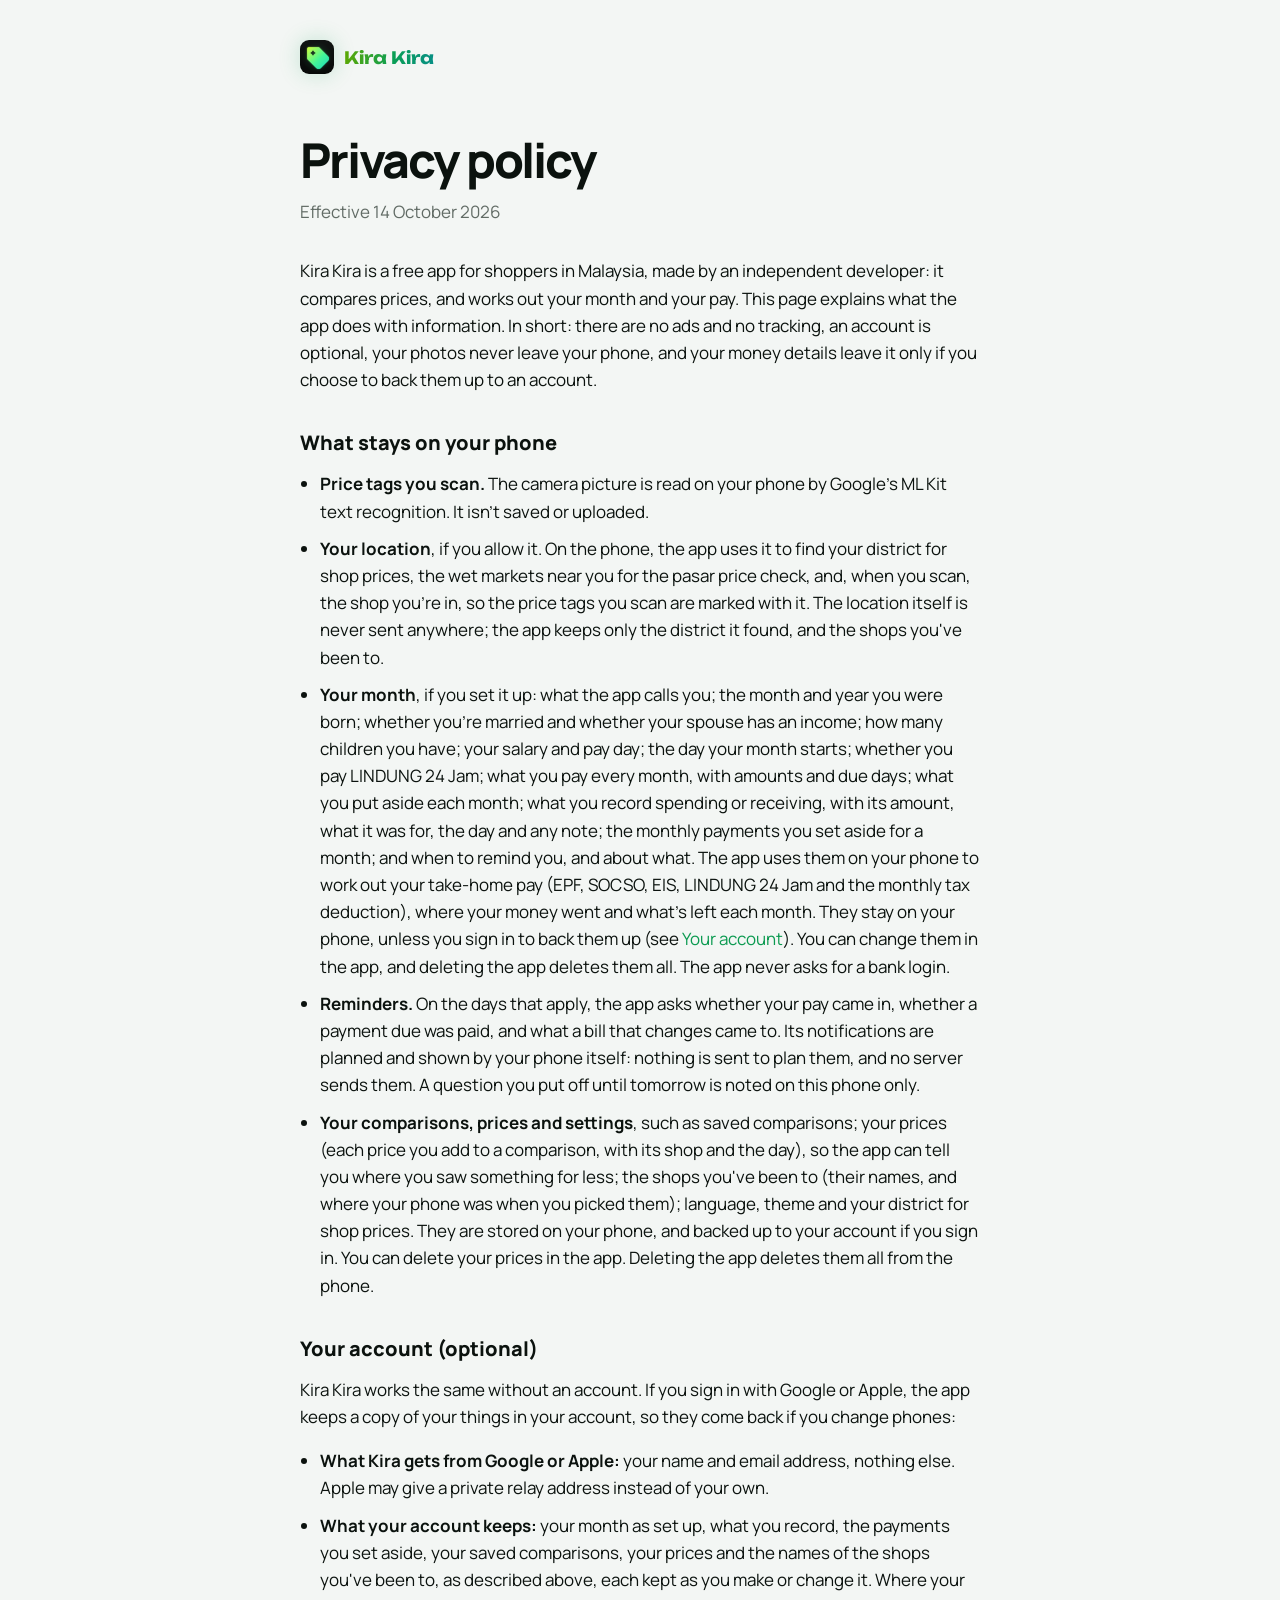
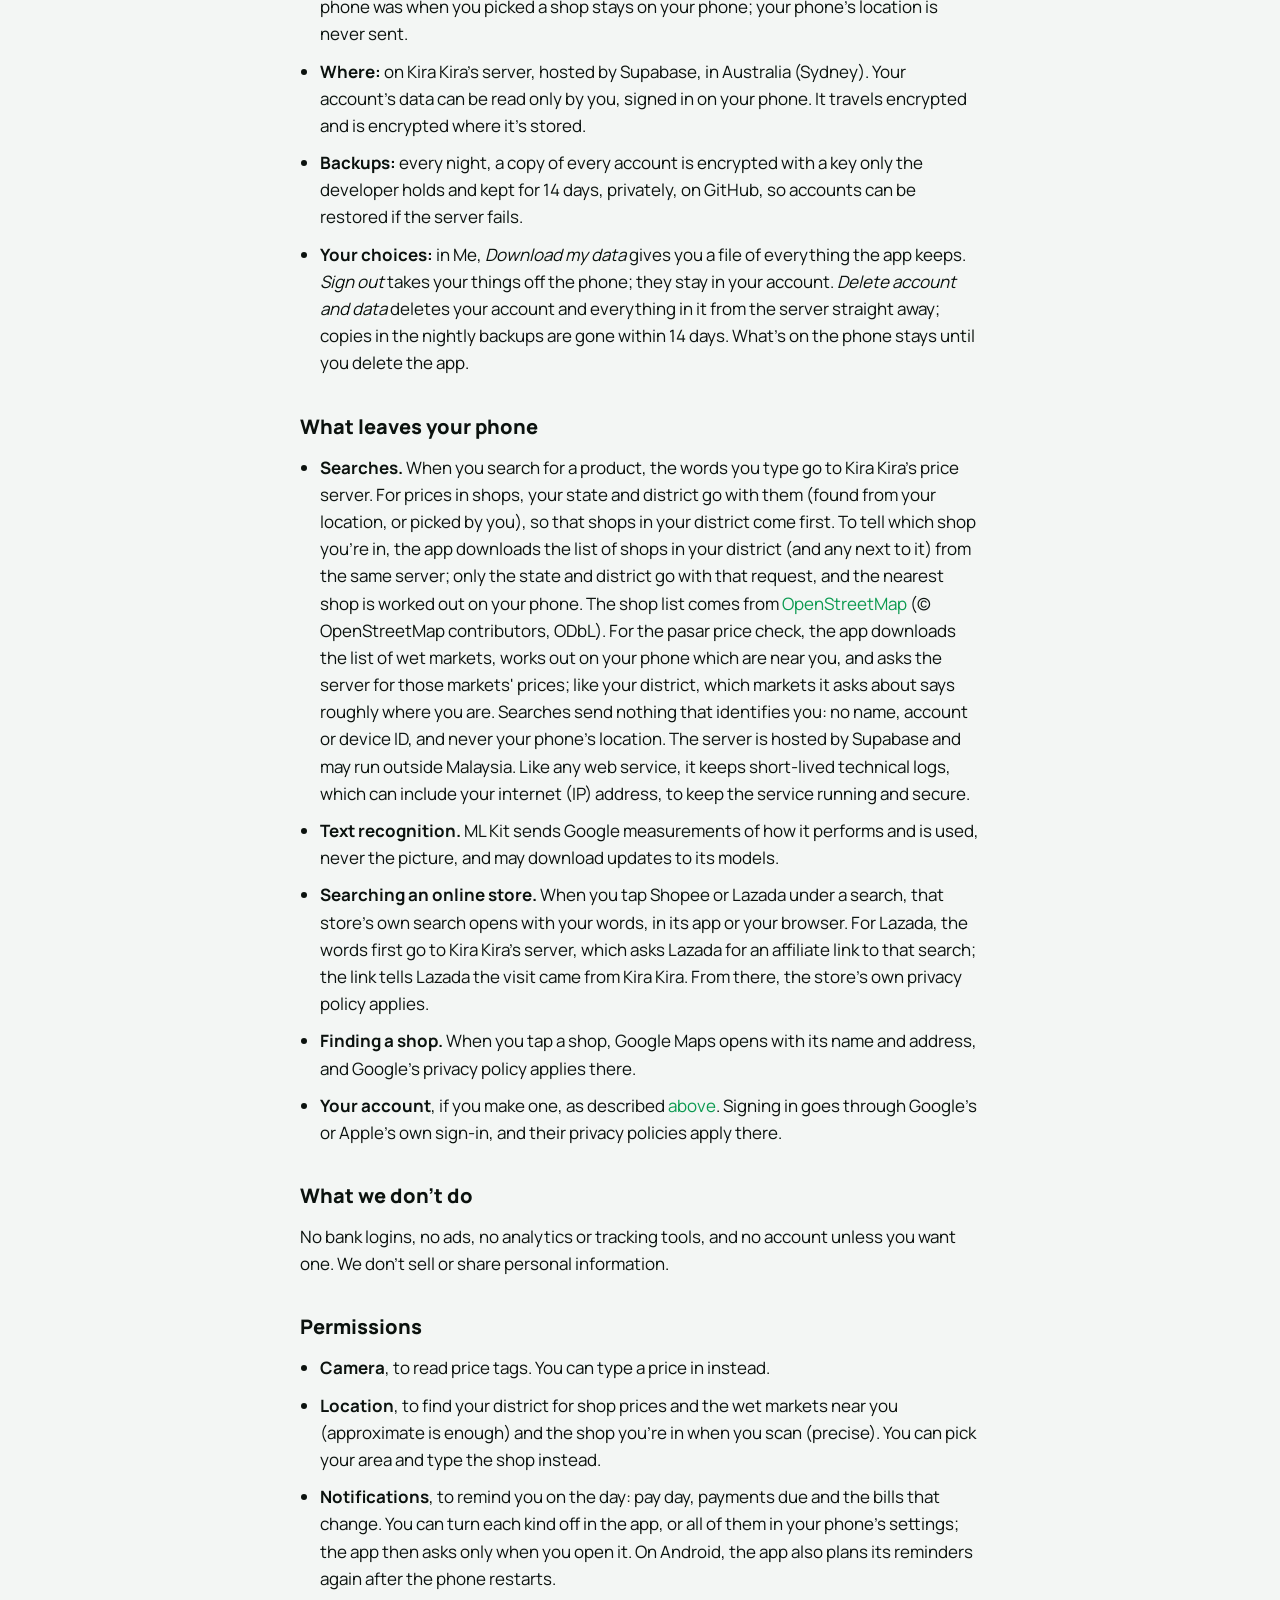
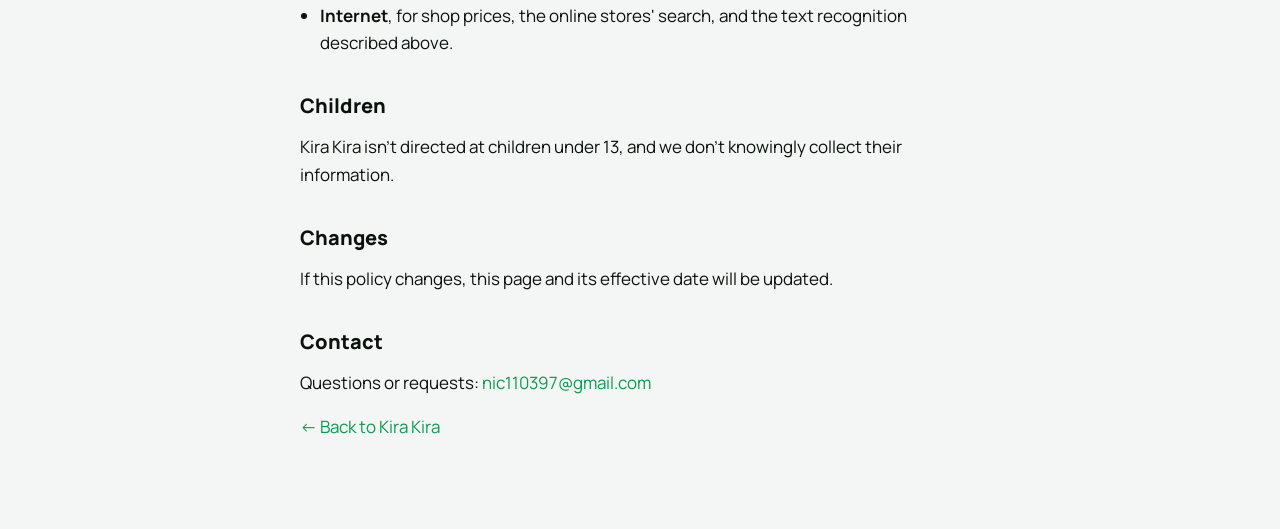
==== commit b4780a13: "Privacy: the day your month starts, payments set aside, and reminders planned on the phone" ====
--- a/privacy.html
+++ b/privacy.html
@@ -4,7 +4,7 @@
 <meta charset="utf-8">
 <meta name="viewport" content="width=device-width, initial-scale=1, viewport-fit=cover">
 <title>Privacy policy — Kira Kira</title>
-<meta name="description" content="What the Kira Kira app does with information: no account, no ads, no tracking, and your photos and money details never leave your phone.">
+<meta name="description" content="What the Kira Kira app does with information: no ads, no tracking, an optional account, and your photos never leave your phone.">
 <link rel="canonical" href="https://xuaan33.github.io/kirakira-site/privacy.html">
 <link rel="icon" href="favicon-32.png" sizes="32x32">
 <link rel="apple-touch-icon" href="apple-touch-icon.png">
@@ -22,14 +22,15 @@
     <ul>
       <li><strong>Price tags you scan.</strong> The camera picture is read on your phone by Google's ML Kit text recognition. It isn't saved or uploaded.</li>
       <li><strong>Your location</strong>, if you allow it. On the phone, the app uses it to find your district for shop prices, the wet markets near you for the pasar price check, and, when you scan, the shop you're in, so the price tags you scan are marked with it. The location itself is never sent anywhere; the app keeps only the district it found, and the shops you've been to.</li>
-      <li><strong>Your month</strong>, if you set it up: what the app calls you; the month and year you were born; whether you're married and whether your spouse has an income; how many children you have; your salary and pay day; whether you pay LINDUNG 24 Jam; what you pay every month, with amounts and due days; what you put aside each month; what you record spending or receiving, with its amount, what it was for, the day and any note; and when to remind you. The app uses them on your phone to work out your take-home pay (EPF, SOCSO, EIS, LINDUNG 24 Jam and the monthly tax deduction), where your money went and what's left each month. They stay on your phone, unless you sign in to back them up (see <a href="#account">Your account</a>). You can change them in the app, and deleting the app deletes them all. The app never asks for a bank login.</li>
+      <li><strong>Your month</strong>, if you set it up: what the app calls you; the month and year you were born; whether you're married and whether your spouse has an income; how many children you have; your salary and pay day; the day your month starts; whether you pay LINDUNG 24 Jam; what you pay every month, with amounts and due days; what you put aside each month; what you record spending or receiving, with its amount, what it was for, the day and any note; the monthly payments you set aside for a month; and when to remind you, and about what. The app uses them on your phone to work out your take-home pay (EPF, SOCSO, EIS, LINDUNG 24 Jam and the monthly tax deduction), where your money went and what's left each month. They stay on your phone, unless you sign in to back them up (see <a href="#account">Your account</a>). You can change them in the app, and deleting the app deletes them all. The app never asks for a bank login.</li>
+      <li><strong>Reminders.</strong> On the days that apply, the app asks whether your pay came in, whether a payment due was paid, and what a bill that changes came to. Its notifications are planned and shown by your phone itself: nothing is sent to plan them, and no server sends them. A question you put off until tomorrow is noted on this phone only.</li>
       <li><strong>Your comparisons, prices and settings</strong>, such as saved comparisons; your prices (each price you add to a comparison, with its shop and the day), so the app can tell you where you saw something for less; the shops you've been to (their names, and where your phone was when you picked them); language, theme and your district for shop prices. They are stored on your phone, and backed up to your account if you sign in. You can delete your prices in the app. Deleting the app deletes them all from the phone.</li>
     </ul>
     <h2 id="account">Your account (optional)</h2>
     <p>Kira Kira works the same without an account. If you sign in with Google or Apple, the app keeps a copy of your things in your account, so they come back if you change phones:</p>
     <ul>
       <li><strong>What Kira gets from Google or Apple:</strong> your name and email address, nothing else. Apple may give a private relay address instead of your own.</li>
-      <li><strong>What your account keeps:</strong> your month as set up, what you record, your saved comparisons, your prices and the names of the shops you've been to, as described above, each kept as you make or change it. Where your phone was when you picked a shop stays on your phone; your phone's location is never sent.</li>
+      <li><strong>What your account keeps:</strong> your month as set up, what you record, the payments you set aside, your saved comparisons, your prices and the names of the shops you've been to, as described above, each kept as you make or change it. Where your phone was when you picked a shop stays on your phone; your phone's location is never sent.</li>
       <li><strong>Where:</strong> on Kira Kira's server, hosted by Supabase, in Australia (Sydney). Your account's data can be read only by you, signed in on your phone. It travels encrypted and is encrypted where it's stored.</li>
       <li><strong>Backups:</strong> every night, a copy of every account is encrypted with a key only the developer holds and kept for 14 days, privately, on GitHub, so accounts can be restored if the server fails.</li>
       <li><strong>Your choices:</strong> in Me, <em>Download my data</em> gives you a file of everything the app keeps. <em>Sign out</em> takes your things off the phone; they stay in your account. <em>Delete account and data</em> deletes your account and everything in it from the server straight away; copies in the nightly backups are gone within 14 days. What's on the phone stays until you delete the app.</li>
@@ -48,6 +49,7 @@
     <ul>
       <li><strong>Camera</strong>, to read price tags. You can type a price in instead.</li>
       <li><strong>Location</strong>, to find your district for shop prices and the wet markets near you (approximate is enough) and the shop you're in when you scan (precise). You can pick your area and type the shop instead.</li>
+      <li><strong>Notifications</strong>, to remind you on the day: pay day, payments due and the bills that change. You can turn each kind off in the app, or all of them in your phone's settings; the app then asks only when you open it. On Android, the app also plans its reminders again after the phone restarts.</li>
       <li><strong>Internet</strong>, for shop prices, the online stores' search, and the text recognition described above.</li>
     </ul>
     <h2>Children</h2>
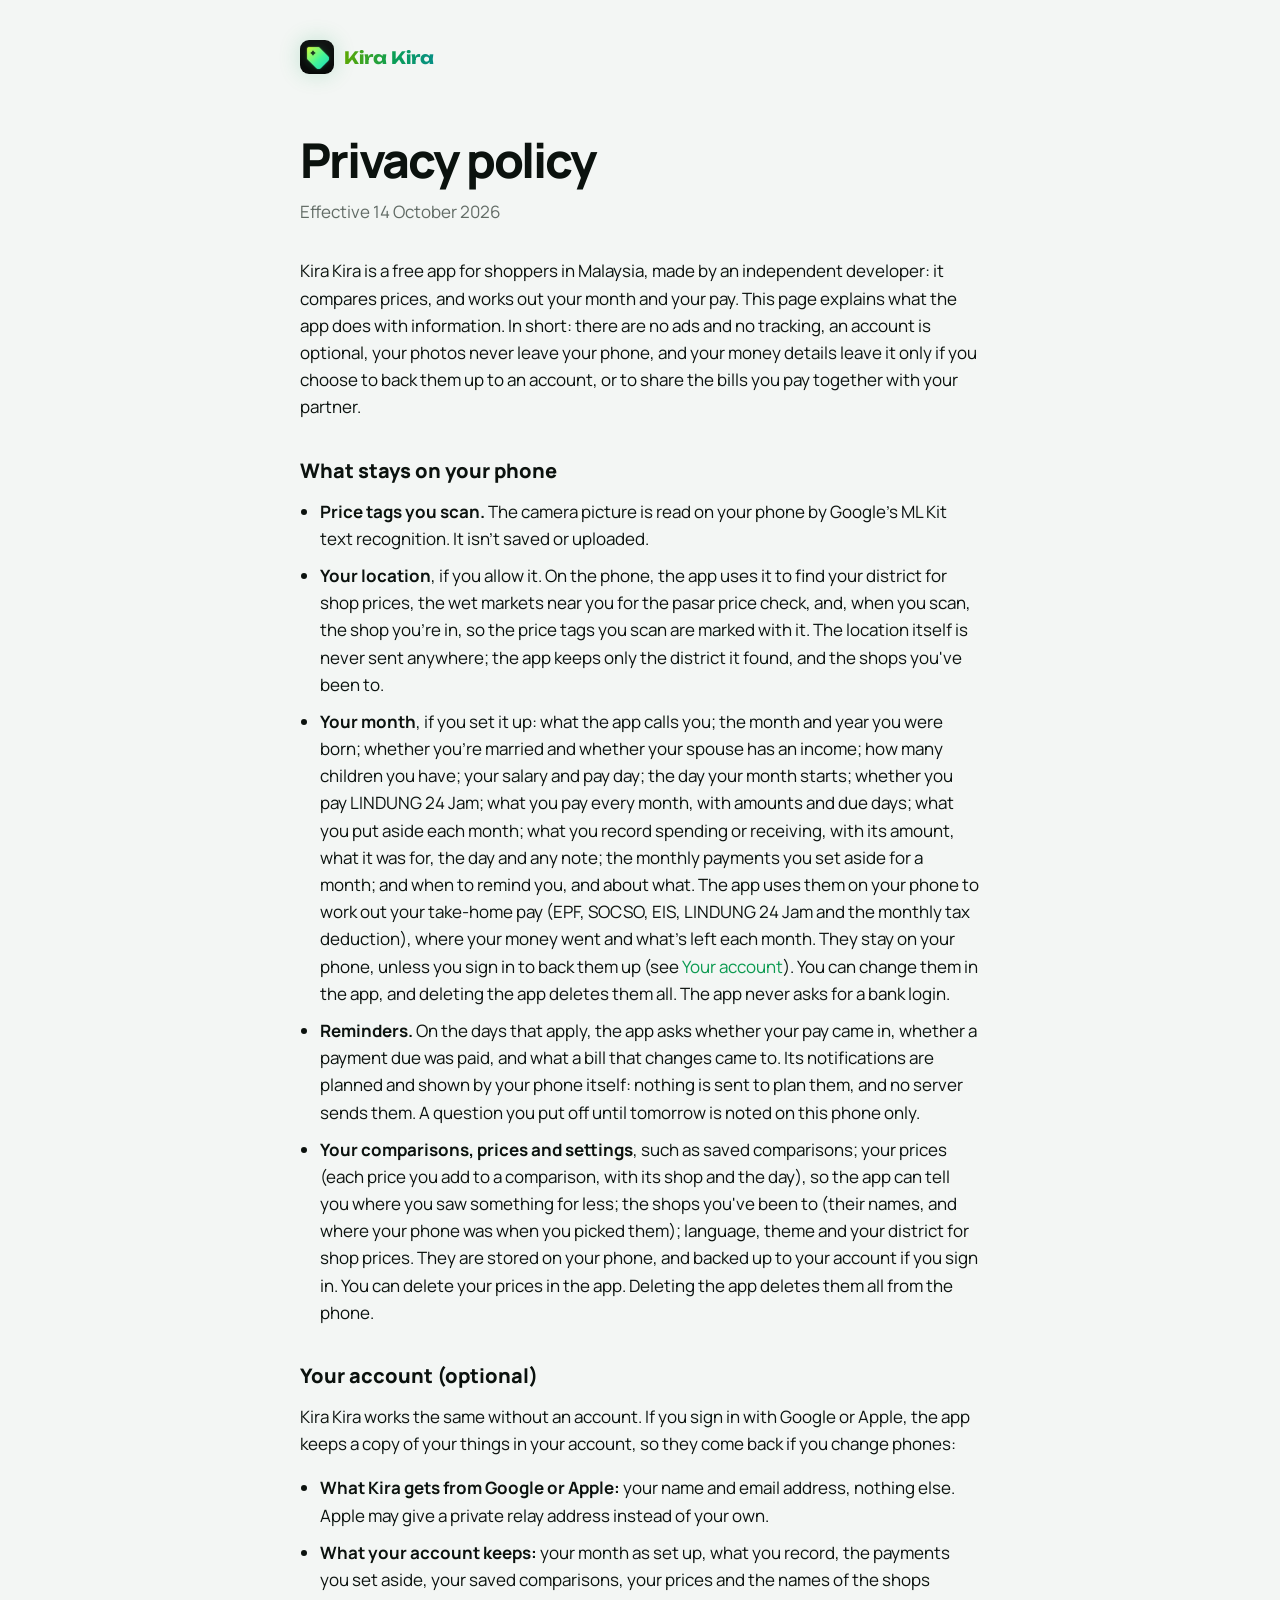
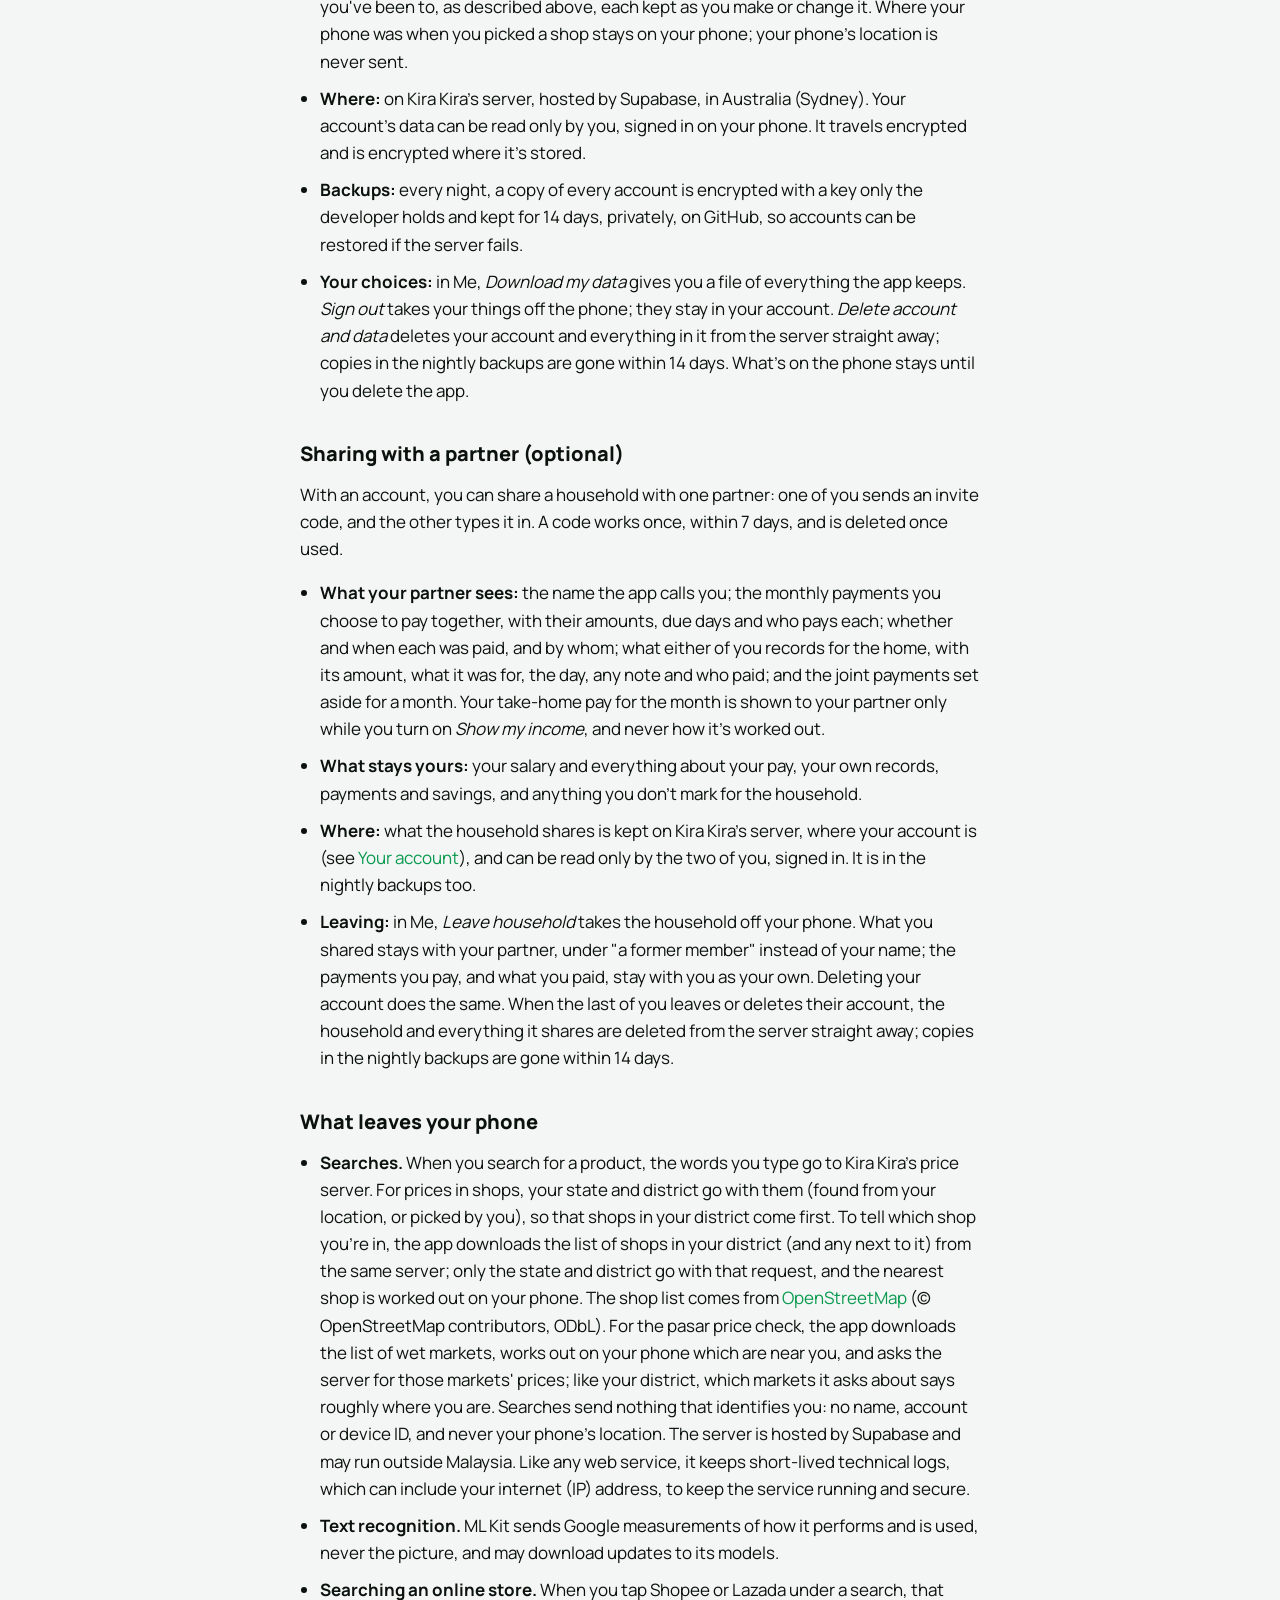
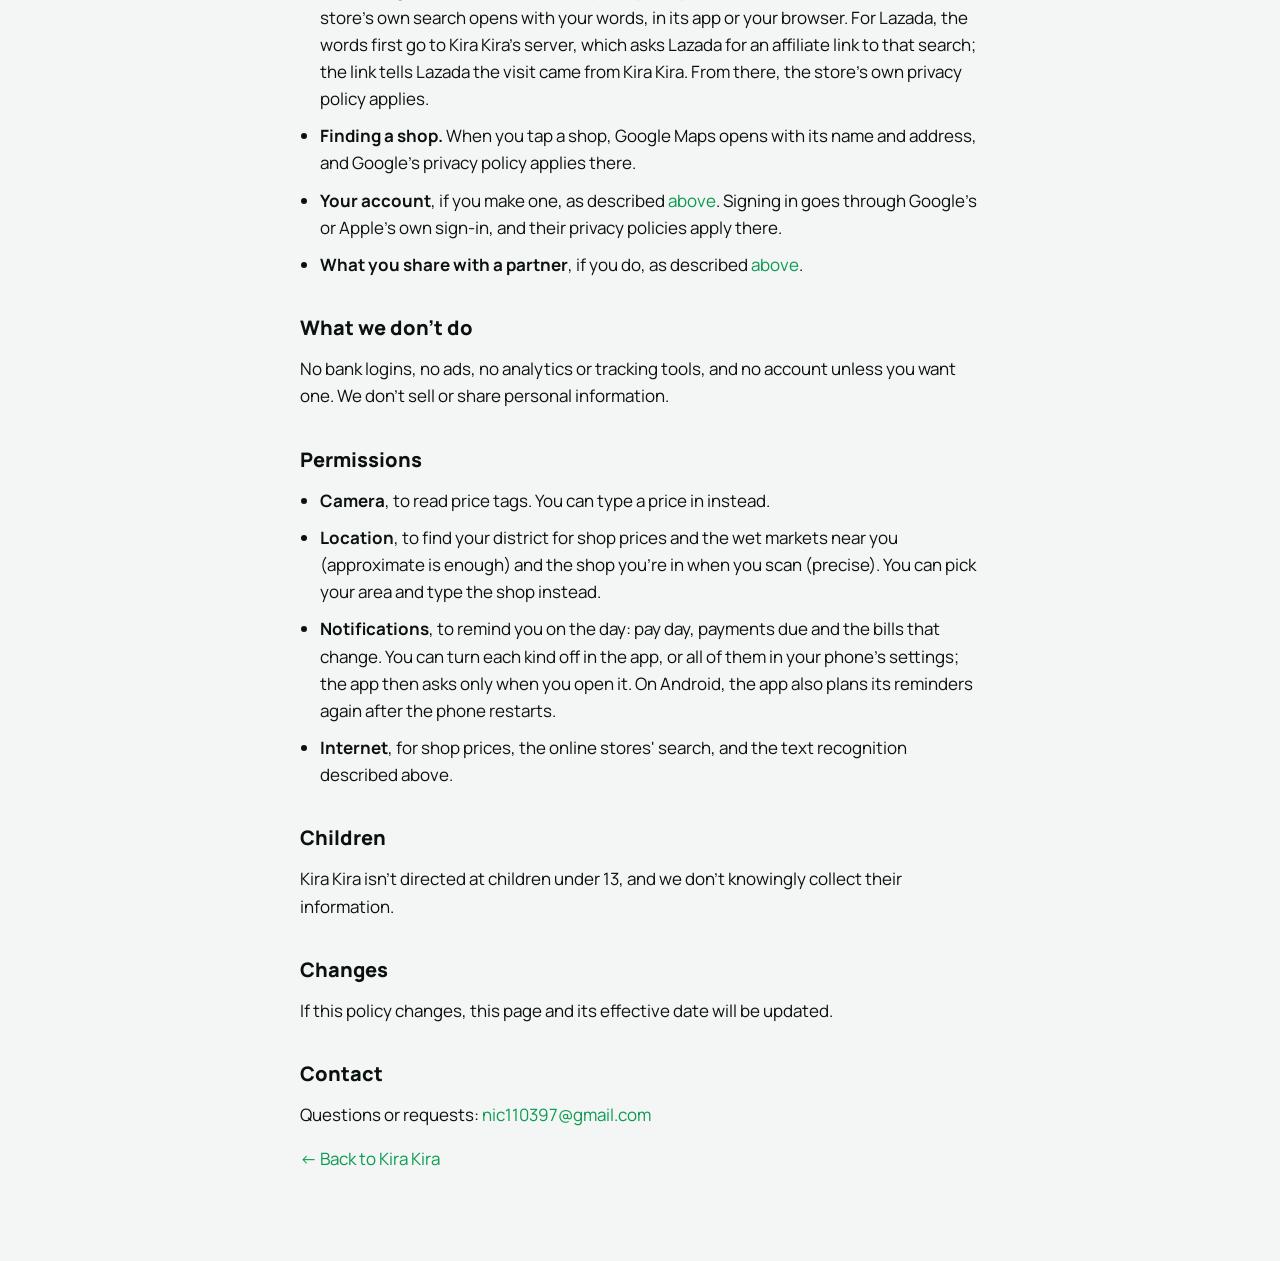
==== commit 784ece02: "Privacy: sharing with a partner — what they see, what stays yours, where it's kept, and leaving" ====
--- a/privacy.html
+++ b/privacy.html
@@ -17,7 +17,7 @@
     <a class="brand" href="./"><img src="icon.png" alt=""><span class="wordmark neon-text">Kira Kira</span></a>
     <h1>Privacy policy</h1>
     <p class="date">Effective 14 October 2026</p>
-    <p>Kira Kira is a free app for shoppers in Malaysia, made by an independent developer: it compares prices, and works out your month and your pay. This page explains what the app does with information. In short: there are no ads and no tracking, an account is optional, your photos never leave your phone, and your money details leave it only if you choose to back them up to an account.</p>
+    <p>Kira Kira is a free app for shoppers in Malaysia, made by an independent developer: it compares prices, and works out your month and your pay. This page explains what the app does with information. In short: there are no ads and no tracking, an account is optional, your photos never leave your phone, and your money details leave it only if you choose to back them up to an account, or to share the bills you pay together with your partner.</p>
     <h2>What stays on your phone</h2>
     <ul>
       <li><strong>Price tags you scan.</strong> The camera picture is read on your phone by Google's ML Kit text recognition. It isn't saved or uploaded.</li>
@@ -35,6 +35,14 @@
       <li><strong>Backups:</strong> every night, a copy of every account is encrypted with a key only the developer holds and kept for 14 days, privately, on GitHub, so accounts can be restored if the server fails.</li>
       <li><strong>Your choices:</strong> in Me, <em>Download my data</em> gives you a file of everything the app keeps. <em>Sign out</em> takes your things off the phone; they stay in your account. <em>Delete account and data</em> deletes your account and everything in it from the server straight away; copies in the nightly backups are gone within 14 days. What's on the phone stays until you delete the app.</li>
     </ul>
+    <h2 id="household">Sharing with a partner (optional)</h2>
+    <p>With an account, you can share a household with one partner: one of you sends an invite code, and the other types it in. A code works once, within 7 days, and is deleted once used.</p>
+    <ul>
+      <li><strong>What your partner sees:</strong> the name the app calls you; the monthly payments you choose to pay together, with their amounts, due days and who pays each; whether and when each was paid, and by whom; what either of you records for the home, with its amount, what it was for, the day, any note and who paid; and the joint payments set aside for a month. Your take-home pay for the month is shown to your partner only while you turn on <em>Show my income</em>, and never how it's worked out.</li>
+      <li><strong>What stays yours:</strong> your salary and everything about your pay, your own records, payments and savings, and anything you don't mark for the household.</li>
+      <li><strong>Where:</strong> what the household shares is kept on Kira Kira's server, where your account is (see <a href="#account">Your account</a>), and can be read only by the two of you, signed in. It is in the nightly backups too.</li>
+      <li><strong>Leaving:</strong> in Me, <em>Leave household</em> takes the household off your phone. What you shared stays with your partner, under "a former member" instead of your name; the payments you pay, and what you paid, stay with you as your own. Deleting your account does the same. When the last of you leaves or deletes their account, the household and everything it shares are deleted from the server straight away; copies in the nightly backups are gone within 14 days.</li>
+    </ul>
     <h2>What leaves your phone</h2>
     <ul>
       <li><strong>Searches.</strong> When you search for a product, the words you type go to Kira Kira's price server. For prices in shops, your state and district go with them (found from your location, or picked by you), so that shops in your district come first. To tell which shop you're in, the app downloads the list of shops in your district (and any next to it) from the same server; only the state and district go with that request, and the nearest shop is worked out on your phone. The shop list comes from <a href="https://www.openstreetmap.org/copyright">OpenStreetMap</a> (© OpenStreetMap contributors, ODbL). For the pasar price check, the app downloads the list of wet markets, works out on your phone which are near you, and asks the server for those markets' prices; like your district, which markets it asks about says roughly where you are. Searches send nothing that identifies you: no name, account or device ID, and never your phone's location. The server is hosted by Supabase and may run outside Malaysia. Like any web service, it keeps short-lived technical logs, which can include your internet (IP) address, to keep the service running and secure.</li>
@@ -42,6 +50,7 @@
       <li><strong>Searching an online store.</strong> When you tap Shopee or Lazada under a search, that store's own search opens with your words, in its app or your browser. For Lazada, the words first go to Kira Kira's server, which asks Lazada for an affiliate link to that search; the link tells Lazada the visit came from Kira Kira. From there, the store's own privacy policy applies.</li>
       <li><strong>Finding a shop.</strong> When you tap a shop, Google Maps opens with its name and address, and Google's privacy policy applies there.</li>
       <li><strong>Your account</strong>, if you make one, as described <a href="#account">above</a>. Signing in goes through Google's or Apple's own sign-in, and their privacy policies apply there.</li>
+      <li><strong>What you share with a partner</strong>, if you do, as described <a href="#household">above</a>.</li>
     </ul>
     <h2>What we don't do</h2>
     <p>No bank logins, no ads, no analytics or tracking tools, and no account unless you want one. We don't sell or share personal information.</p>
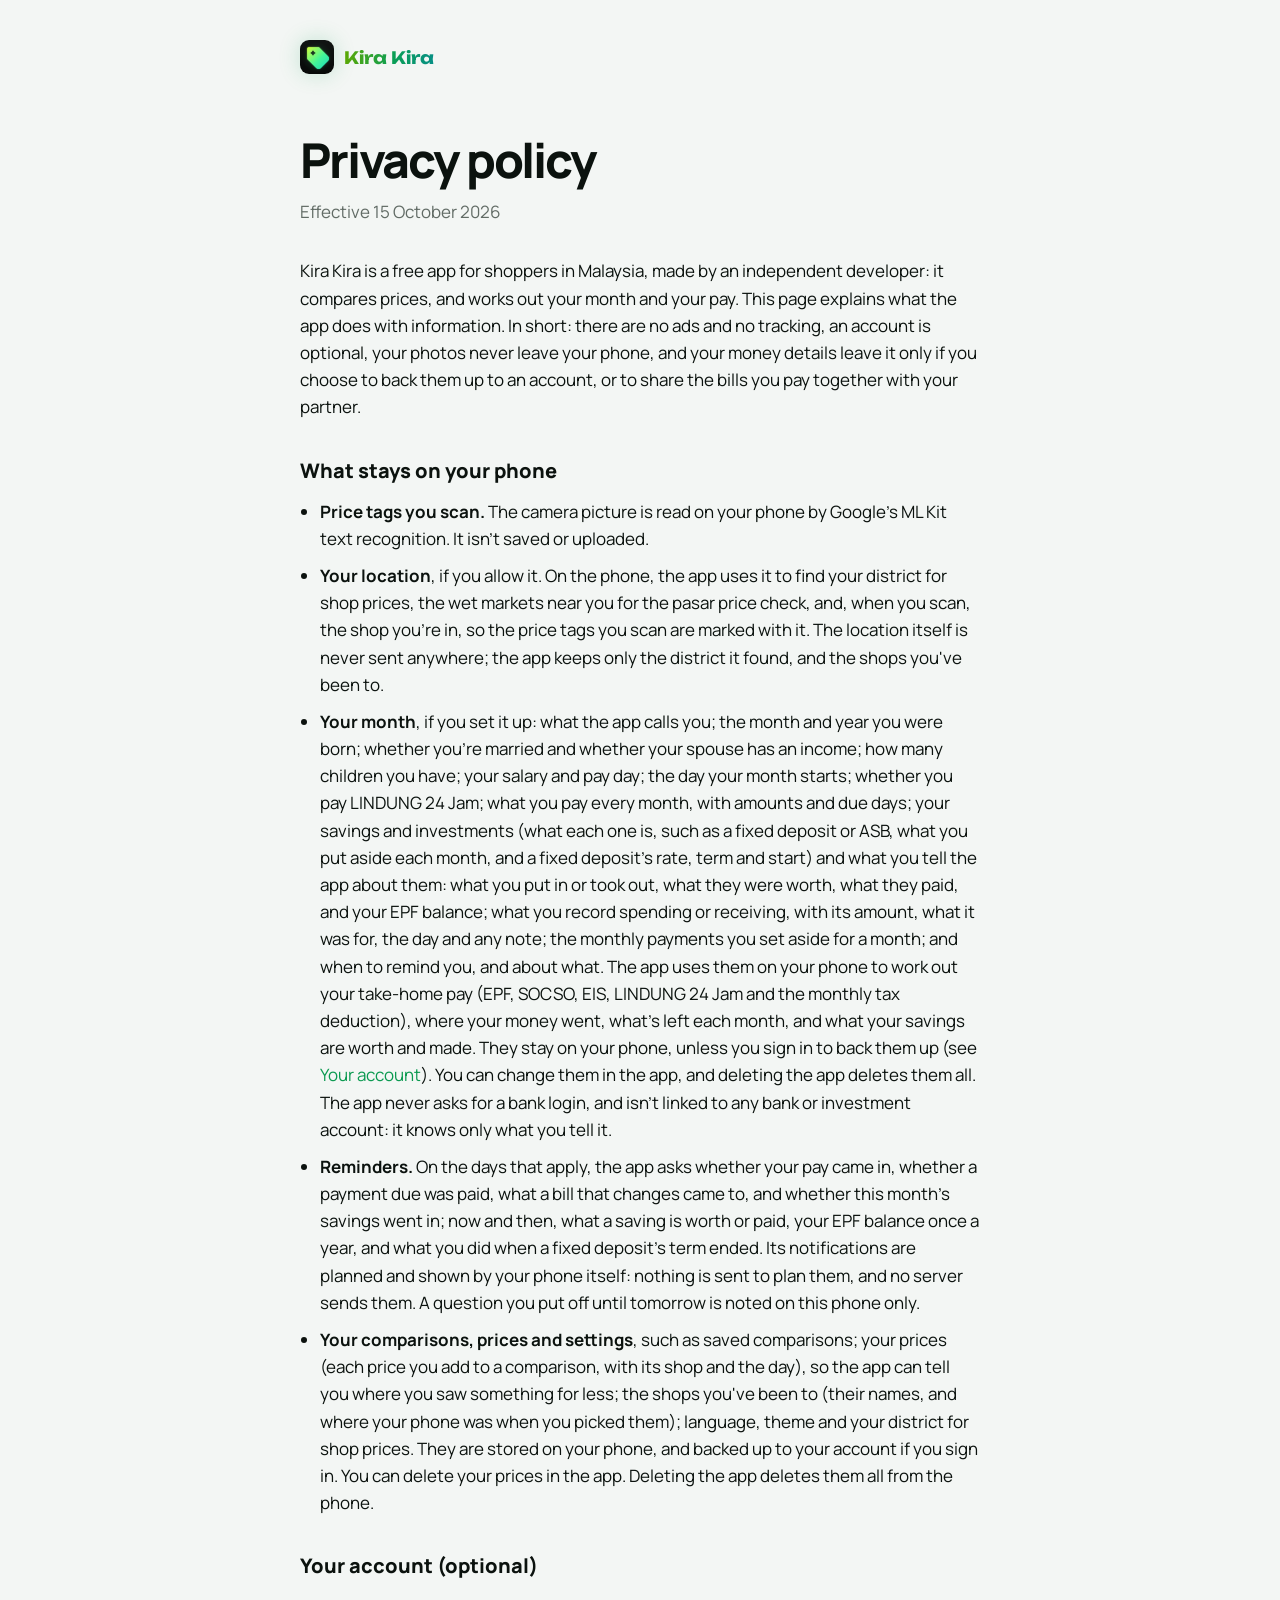
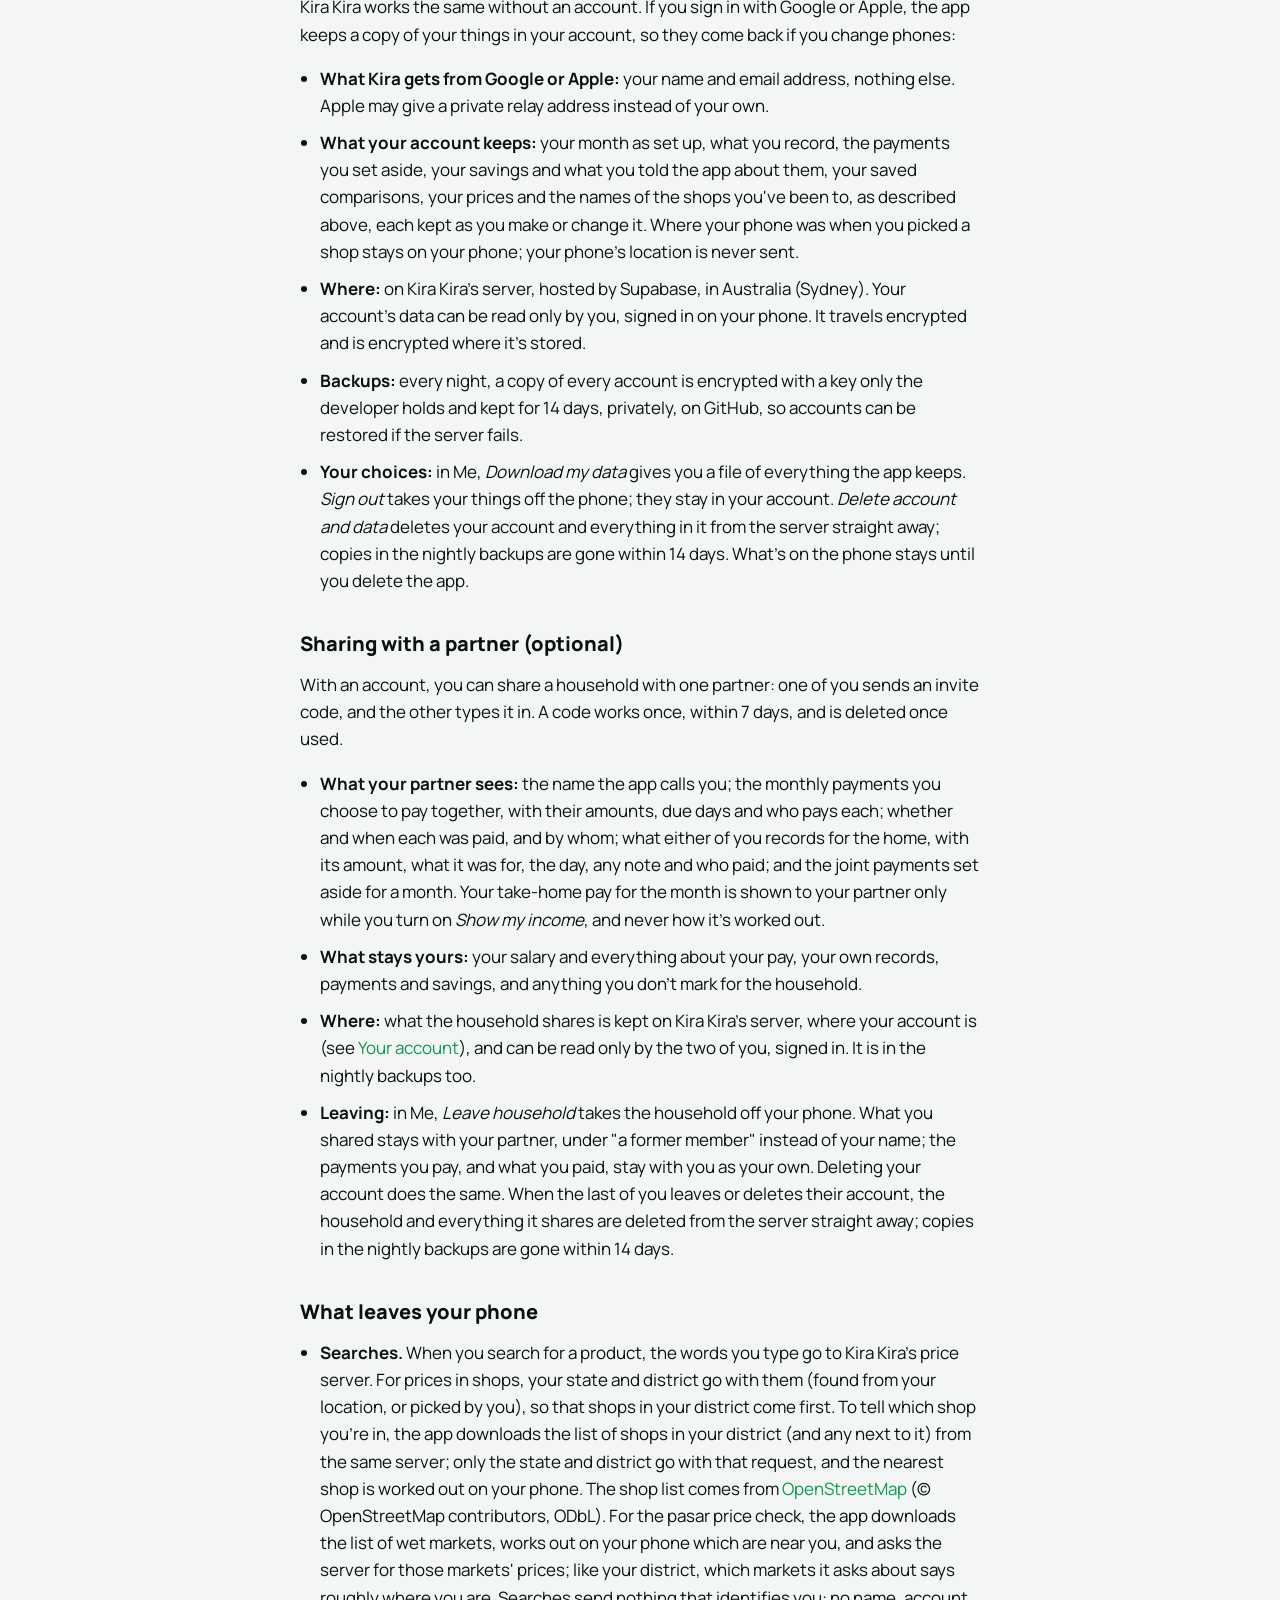
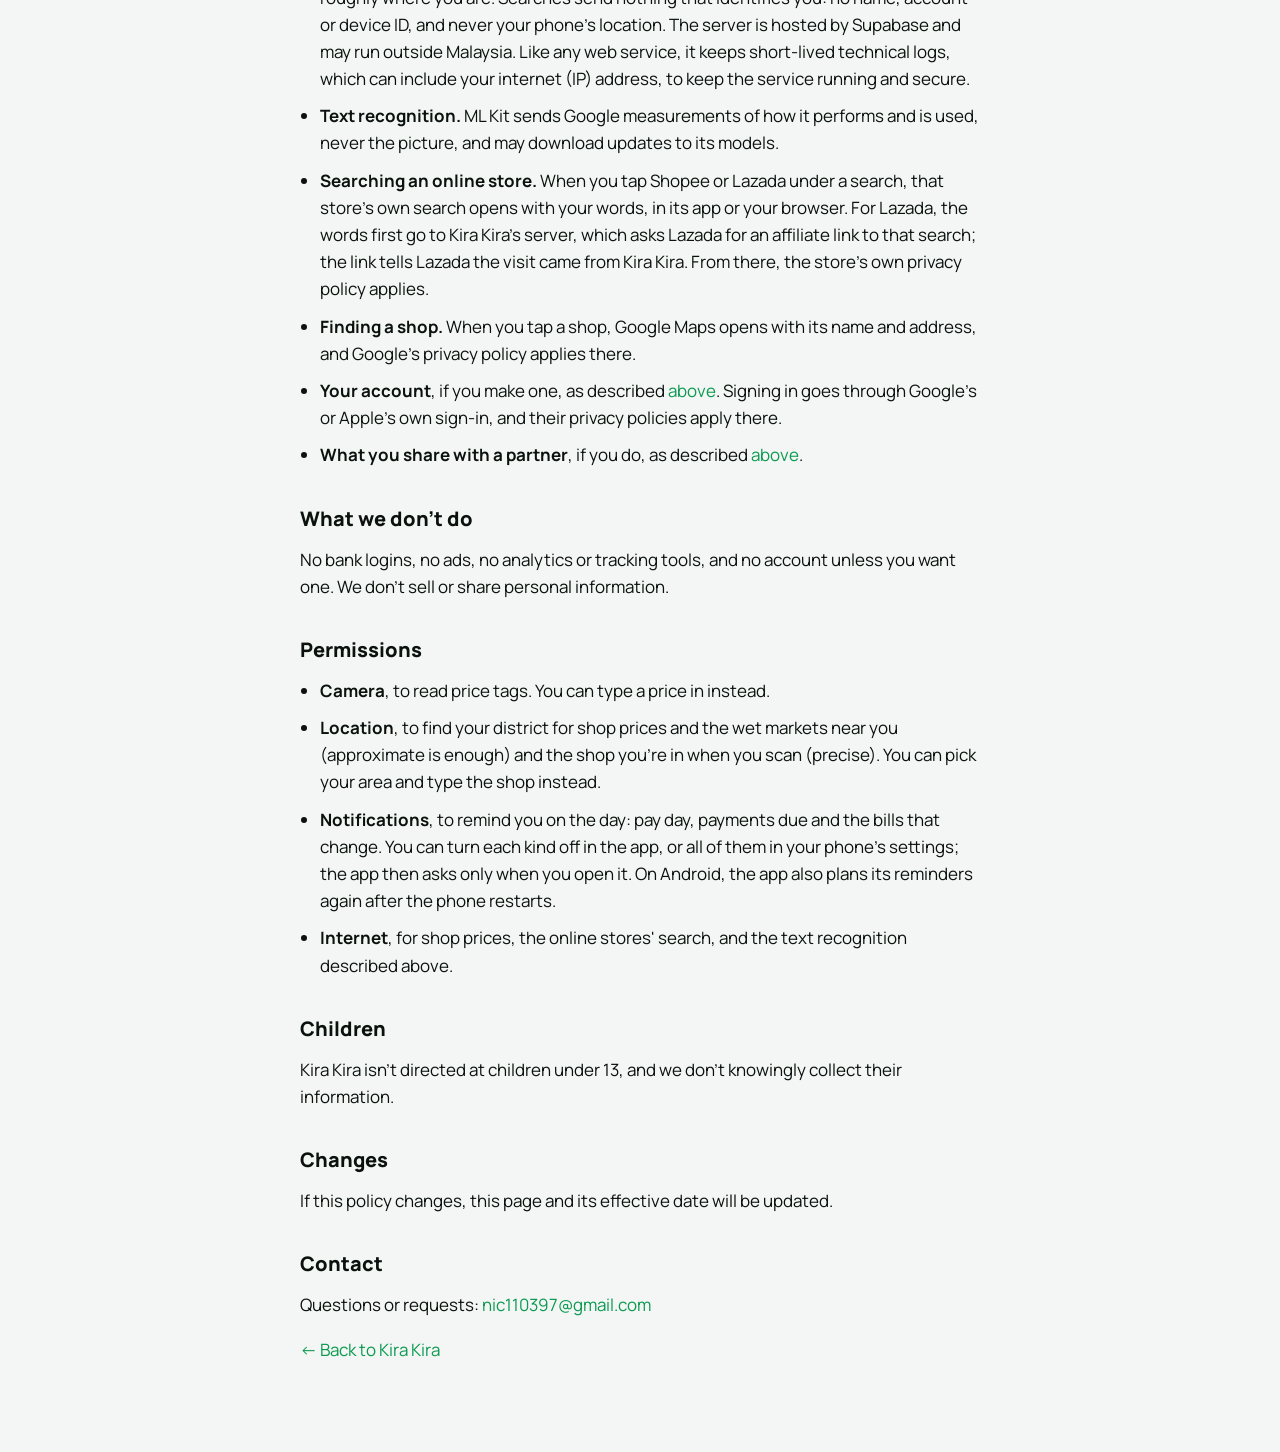
==== commit b7ffa623: "Privacy: savings and investments — what you tell the app about them, and your EPF balance, kept like" ====
--- a/privacy.html
+++ b/privacy.html
@@ -16,21 +16,21 @@
   <div class="doc">
     <a class="brand" href="./"><img src="icon.png" alt=""><span class="wordmark neon-text">Kira Kira</span></a>
     <h1>Privacy policy</h1>
-    <p class="date">Effective 14 October 2026</p>
+    <p class="date">Effective 15 October 2026</p>
     <p>Kira Kira is a free app for shoppers in Malaysia, made by an independent developer: it compares prices, and works out your month and your pay. This page explains what the app does with information. In short: there are no ads and no tracking, an account is optional, your photos never leave your phone, and your money details leave it only if you choose to back them up to an account, or to share the bills you pay together with your partner.</p>
     <h2>What stays on your phone</h2>
     <ul>
       <li><strong>Price tags you scan.</strong> The camera picture is read on your phone by Google's ML Kit text recognition. It isn't saved or uploaded.</li>
       <li><strong>Your location</strong>, if you allow it. On the phone, the app uses it to find your district for shop prices, the wet markets near you for the pasar price check, and, when you scan, the shop you're in, so the price tags you scan are marked with it. The location itself is never sent anywhere; the app keeps only the district it found, and the shops you've been to.</li>
-      <li><strong>Your month</strong>, if you set it up: what the app calls you; the month and year you were born; whether you're married and whether your spouse has an income; how many children you have; your salary and pay day; the day your month starts; whether you pay LINDUNG 24 Jam; what you pay every month, with amounts and due days; what you put aside each month; what you record spending or receiving, with its amount, what it was for, the day and any note; the monthly payments you set aside for a month; and when to remind you, and about what. The app uses them on your phone to work out your take-home pay (EPF, SOCSO, EIS, LINDUNG 24 Jam and the monthly tax deduction), where your money went and what's left each month. They stay on your phone, unless you sign in to back them up (see <a href="#account">Your account</a>). You can change them in the app, and deleting the app deletes them all. The app never asks for a bank login.</li>
-      <li><strong>Reminders.</strong> On the days that apply, the app asks whether your pay came in, whether a payment due was paid, and what a bill that changes came to. Its notifications are planned and shown by your phone itself: nothing is sent to plan them, and no server sends them. A question you put off until tomorrow is noted on this phone only.</li>
+      <li><strong>Your month</strong>, if you set it up: what the app calls you; the month and year you were born; whether you're married and whether your spouse has an income; how many children you have; your salary and pay day; the day your month starts; whether you pay LINDUNG 24 Jam; what you pay every month, with amounts and due days; your savings and investments (what each one is, such as a fixed deposit or ASB, what you put aside each month, and a fixed deposit's rate, term and start) and what you tell the app about them: what you put in or took out, what they were worth, what they paid, and your EPF balance; what you record spending or receiving, with its amount, what it was for, the day and any note; the monthly payments you set aside for a month; and when to remind you, and about what. The app uses them on your phone to work out your take-home pay (EPF, SOCSO, EIS, LINDUNG 24 Jam and the monthly tax deduction), where your money went, what's left each month, and what your savings are worth and made. They stay on your phone, unless you sign in to back them up (see <a href="#account">Your account</a>). You can change them in the app, and deleting the app deletes them all. The app never asks for a bank login, and isn't linked to any bank or investment account: it knows only what you tell it.</li>
+      <li><strong>Reminders.</strong> On the days that apply, the app asks whether your pay came in, whether a payment due was paid, what a bill that changes came to, and whether this month's savings went in; now and then, what a saving is worth or paid, your EPF balance once a year, and what you did when a fixed deposit's term ended. Its notifications are planned and shown by your phone itself: nothing is sent to plan them, and no server sends them. A question you put off until tomorrow is noted on this phone only.</li>
       <li><strong>Your comparisons, prices and settings</strong>, such as saved comparisons; your prices (each price you add to a comparison, with its shop and the day), so the app can tell you where you saw something for less; the shops you've been to (their names, and where your phone was when you picked them); language, theme and your district for shop prices. They are stored on your phone, and backed up to your account if you sign in. You can delete your prices in the app. Deleting the app deletes them all from the phone.</li>
     </ul>
     <h2 id="account">Your account (optional)</h2>
     <p>Kira Kira works the same without an account. If you sign in with Google or Apple, the app keeps a copy of your things in your account, so they come back if you change phones:</p>
     <ul>
       <li><strong>What Kira gets from Google or Apple:</strong> your name and email address, nothing else. Apple may give a private relay address instead of your own.</li>
-      <li><strong>What your account keeps:</strong> your month as set up, what you record, the payments you set aside, your saved comparisons, your prices and the names of the shops you've been to, as described above, each kept as you make or change it. Where your phone was when you picked a shop stays on your phone; your phone's location is never sent.</li>
+      <li><strong>What your account keeps:</strong> your month as set up, what you record, the payments you set aside, your savings and what you told the app about them, your saved comparisons, your prices and the names of the shops you've been to, as described above, each kept as you make or change it. Where your phone was when you picked a shop stays on your phone; your phone's location is never sent.</li>
       <li><strong>Where:</strong> on Kira Kira's server, hosted by Supabase, in Australia (Sydney). Your account's data can be read only by you, signed in on your phone. It travels encrypted and is encrypted where it's stored.</li>
       <li><strong>Backups:</strong> every night, a copy of every account is encrypted with a key only the developer holds and kept for 14 days, privately, on GitHub, so accounts can be restored if the server fails.</li>
       <li><strong>Your choices:</strong> in Me, <em>Download my data</em> gives you a file of everything the app keeps. <em>Sign out</em> takes your things off the phone; they stay in your account. <em>Delete account and data</em> deletes your account and everything in it from the server straight away; copies in the nightly backups are gone within 14 days. What's on the phone stays until you delete the app.</li>
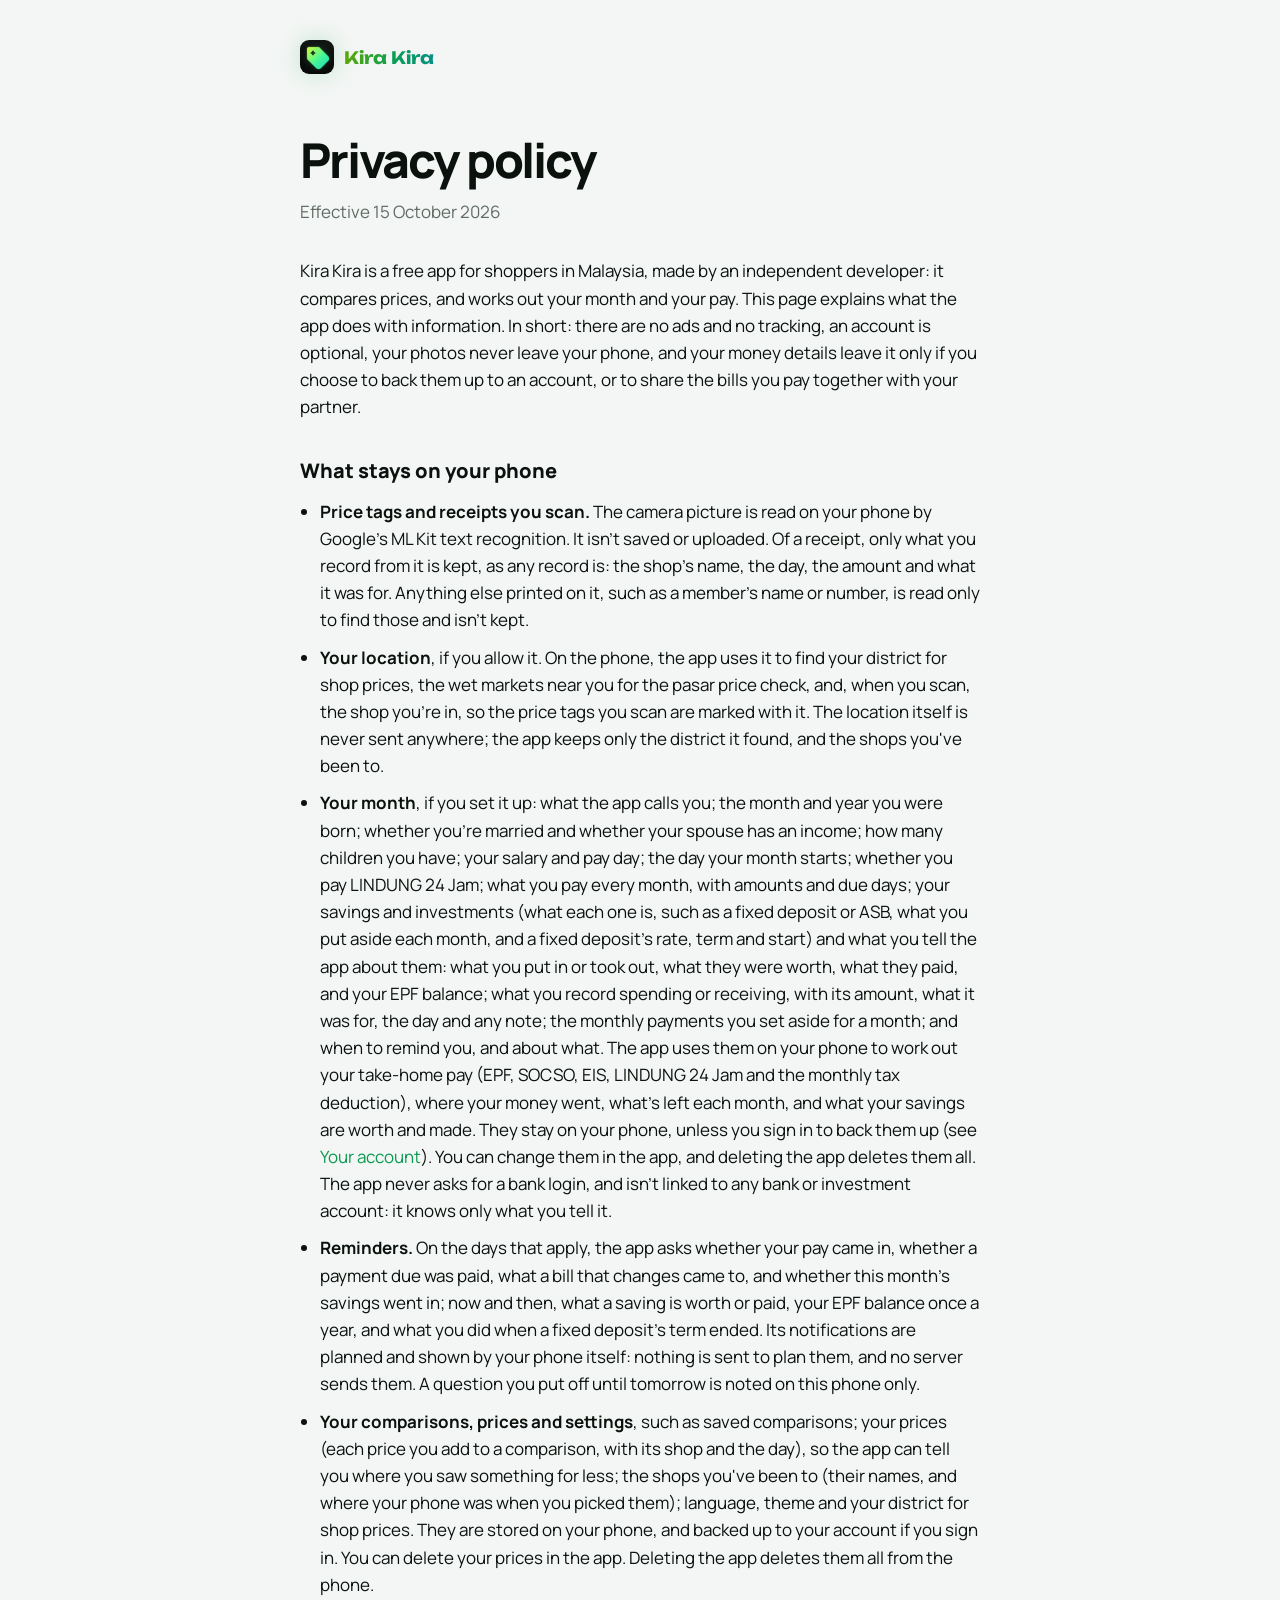
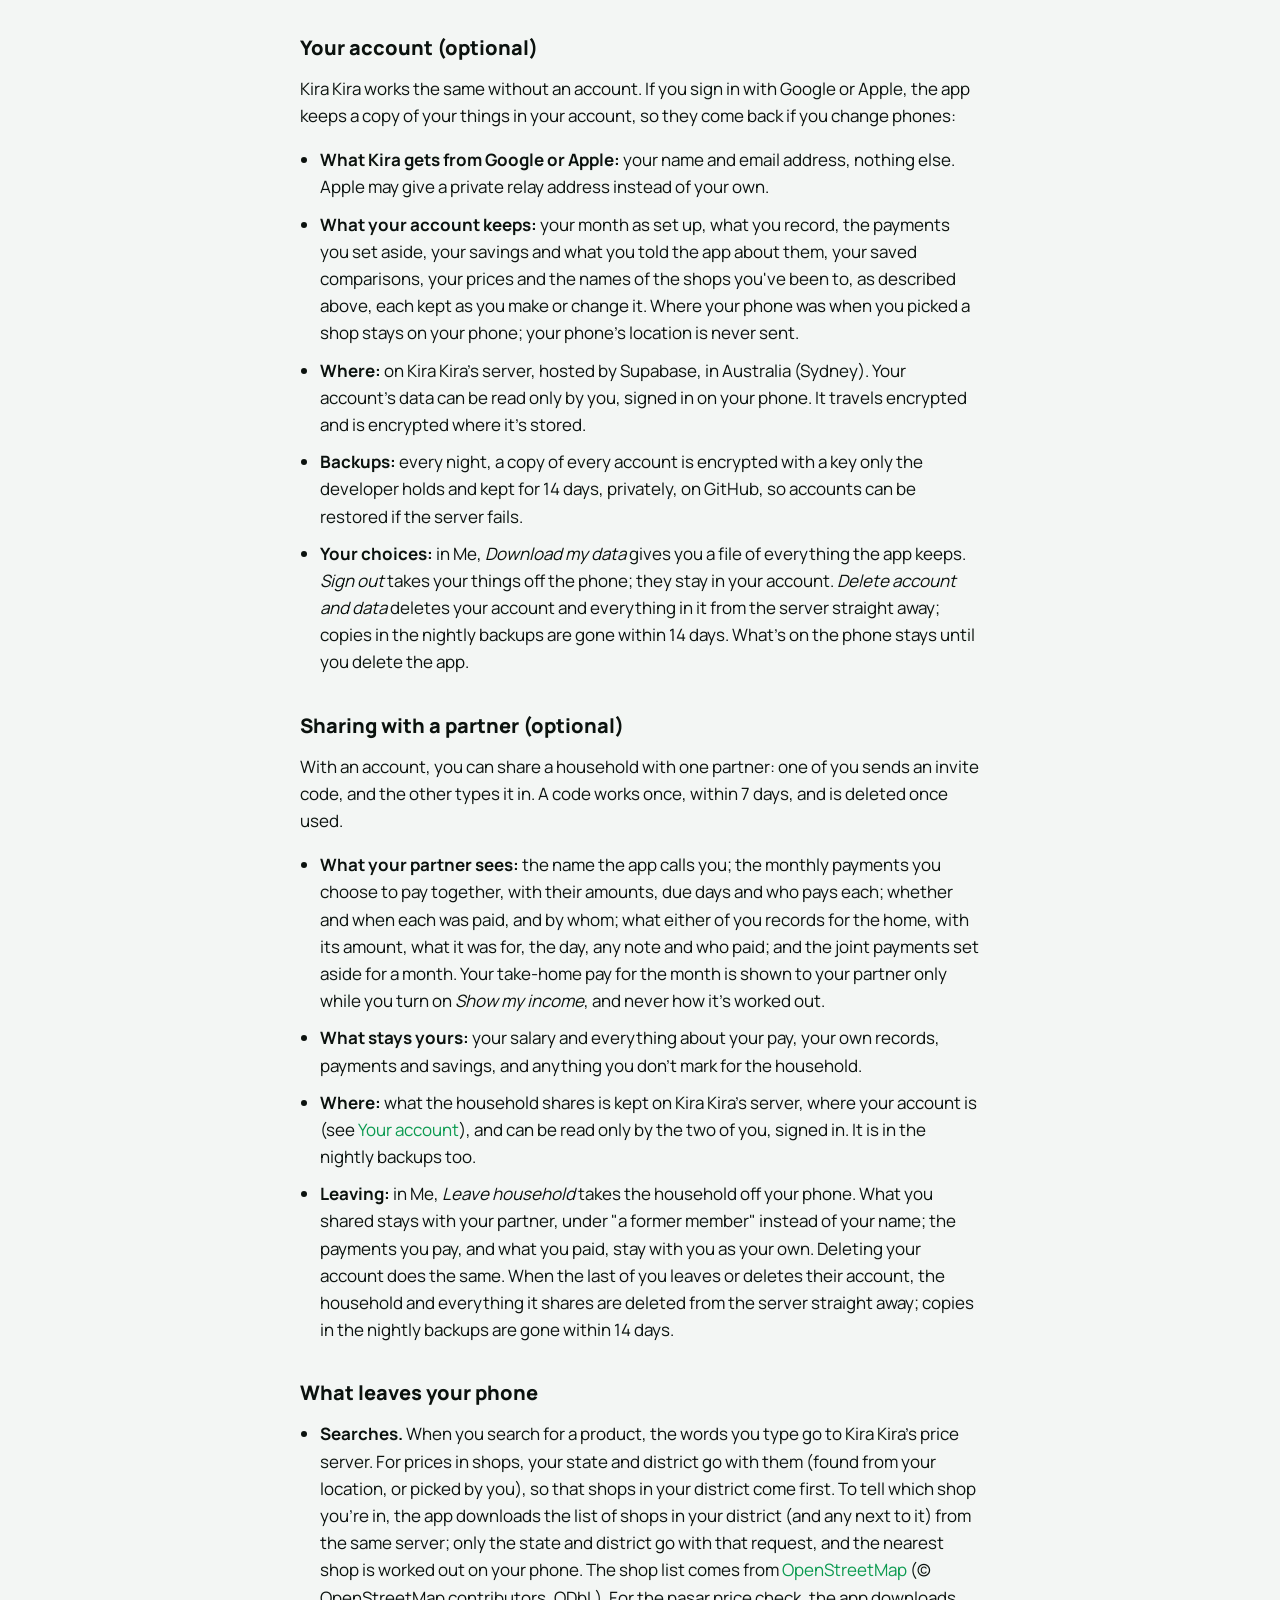
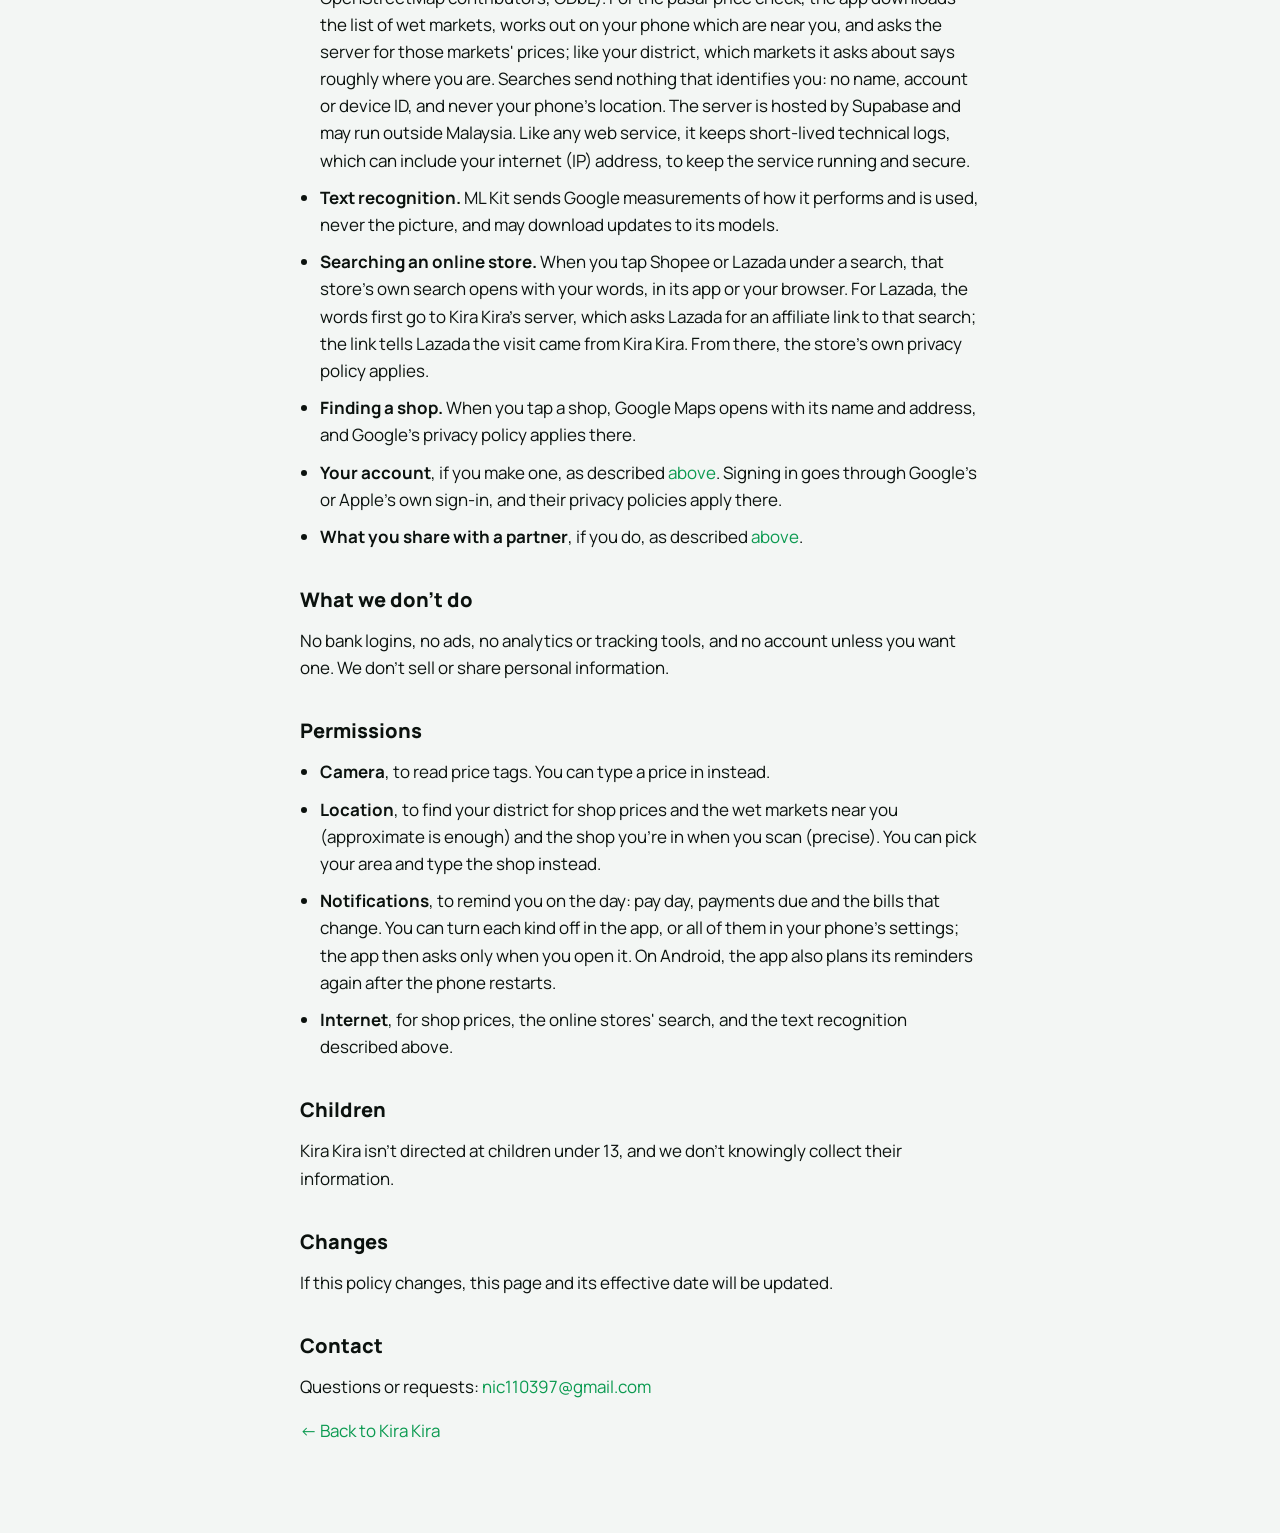
==== commit 83400204: "Privacy: receipts read by the camera on the phone; only what you record from one is kept" ====
--- a/privacy.html
+++ b/privacy.html
@@ -20,7 +20,7 @@
     <p>Kira Kira is a free app for shoppers in Malaysia, made by an independent developer: it compares prices, and works out your month and your pay. This page explains what the app does with information. In short: there are no ads and no tracking, an account is optional, your photos never leave your phone, and your money details leave it only if you choose to back them up to an account, or to share the bills you pay together with your partner.</p>
     <h2>What stays on your phone</h2>
     <ul>
-      <li><strong>Price tags you scan.</strong> The camera picture is read on your phone by Google's ML Kit text recognition. It isn't saved or uploaded.</li>
+      <li><strong>Price tags and receipts you scan.</strong> The camera picture is read on your phone by Google's ML Kit text recognition. It isn't saved or uploaded. Of a receipt, only what you record from it is kept, as any record is: the shop's name, the day, the amount and what it was for. Anything else printed on it, such as a member's name or number, is read only to find those and isn't kept.</li>
       <li><strong>Your location</strong>, if you allow it. On the phone, the app uses it to find your district for shop prices, the wet markets near you for the pasar price check, and, when you scan, the shop you're in, so the price tags you scan are marked with it. The location itself is never sent anywhere; the app keeps only the district it found, and the shops you've been to.</li>
       <li><strong>Your month</strong>, if you set it up: what the app calls you; the month and year you were born; whether you're married and whether your spouse has an income; how many children you have; your salary and pay day; the day your month starts; whether you pay LINDUNG 24 Jam; what you pay every month, with amounts and due days; your savings and investments (what each one is, such as a fixed deposit or ASB, what you put aside each month, and a fixed deposit's rate, term and start) and what you tell the app about them: what you put in or took out, what they were worth, what they paid, and your EPF balance; what you record spending or receiving, with its amount, what it was for, the day and any note; the monthly payments you set aside for a month; and when to remind you, and about what. The app uses them on your phone to work out your take-home pay (EPF, SOCSO, EIS, LINDUNG 24 Jam and the monthly tax deduction), where your money went, what's left each month, and what your savings are worth and made. They stay on your phone, unless you sign in to back them up (see <a href="#account">Your account</a>). You can change them in the app, and deleting the app deletes them all. The app never asks for a bank login, and isn't linked to any bank or investment account: it knows only what you tell it.</li>
       <li><strong>Reminders.</strong> On the days that apply, the app asks whether your pay came in, whether a payment due was paid, what a bill that changes came to, and whether this month's savings went in; now and then, what a saving is worth or paid, your EPF balance once a year, and what you did when a fixed deposit's term ended. Its notifications are planned and shown by your phone itself: nothing is sent to plan them, and no server sends them. A question you put off until tomorrow is noted on this phone only.</li>
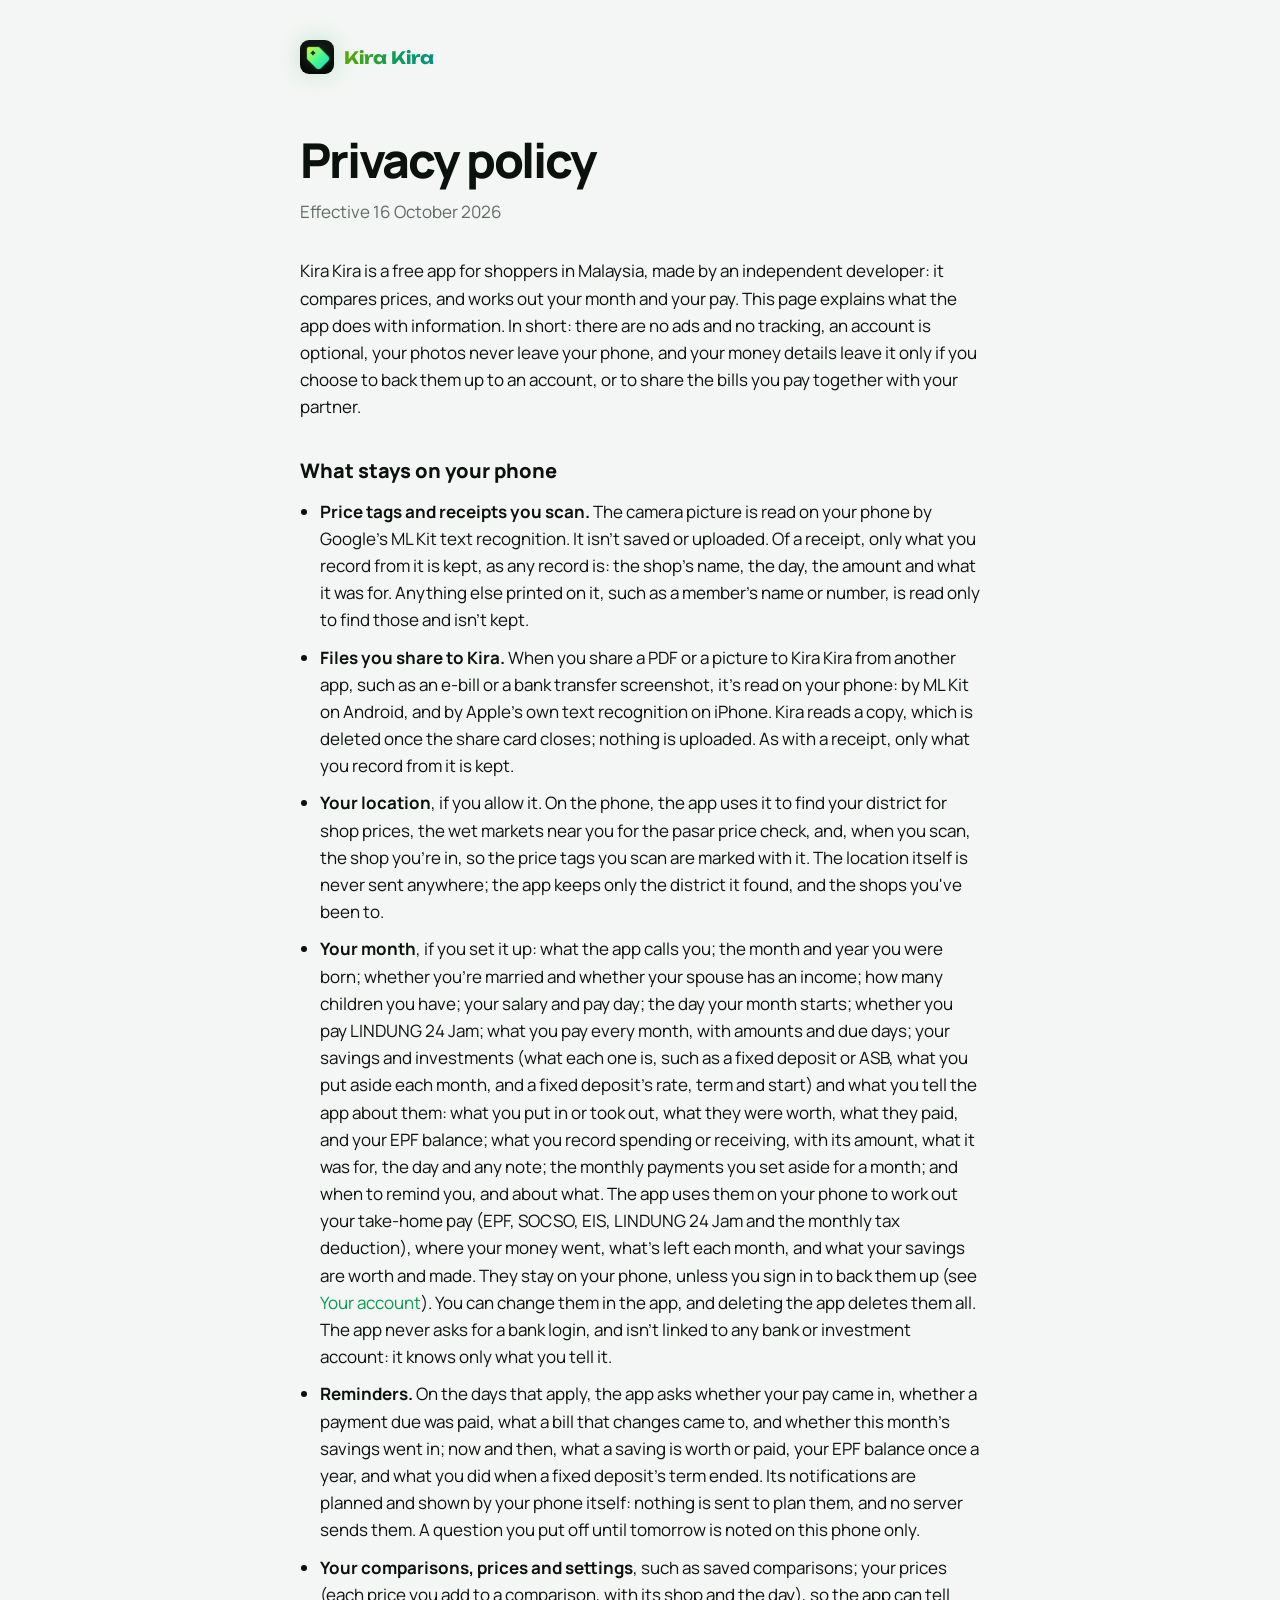
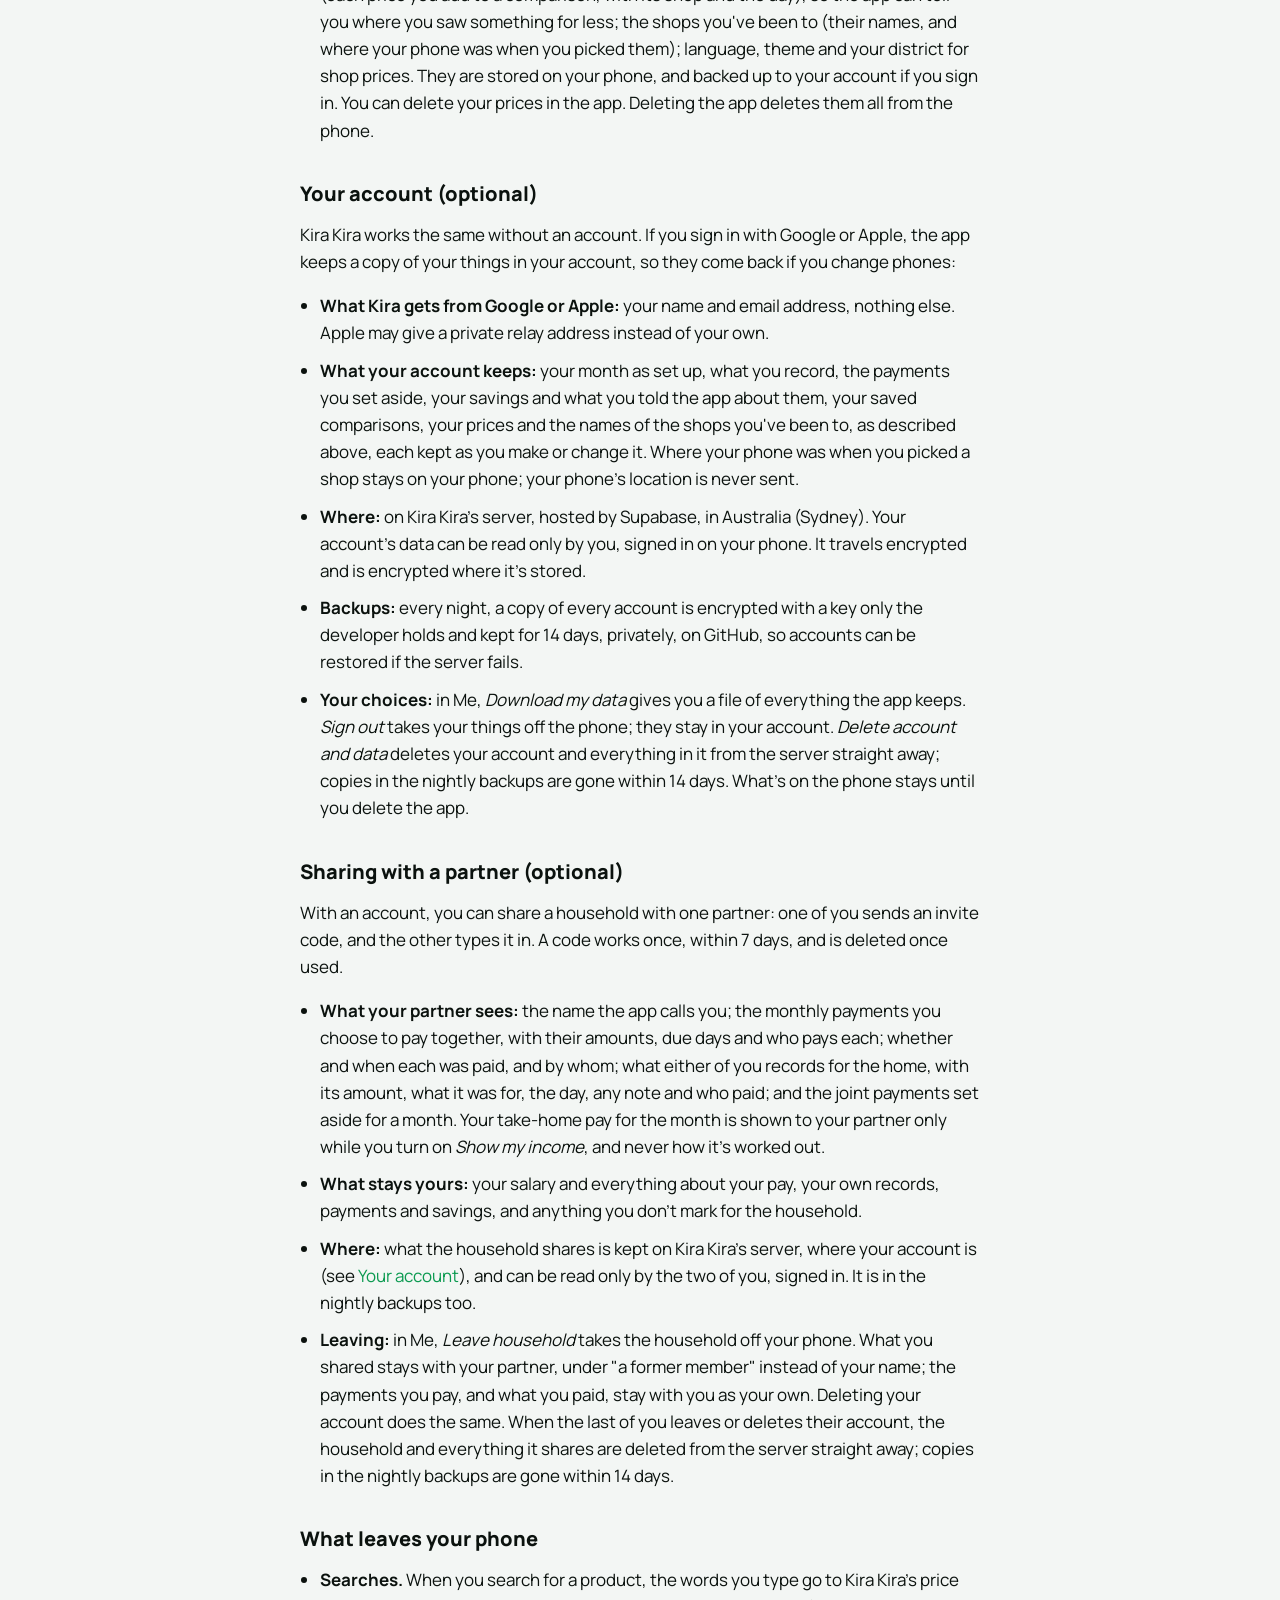
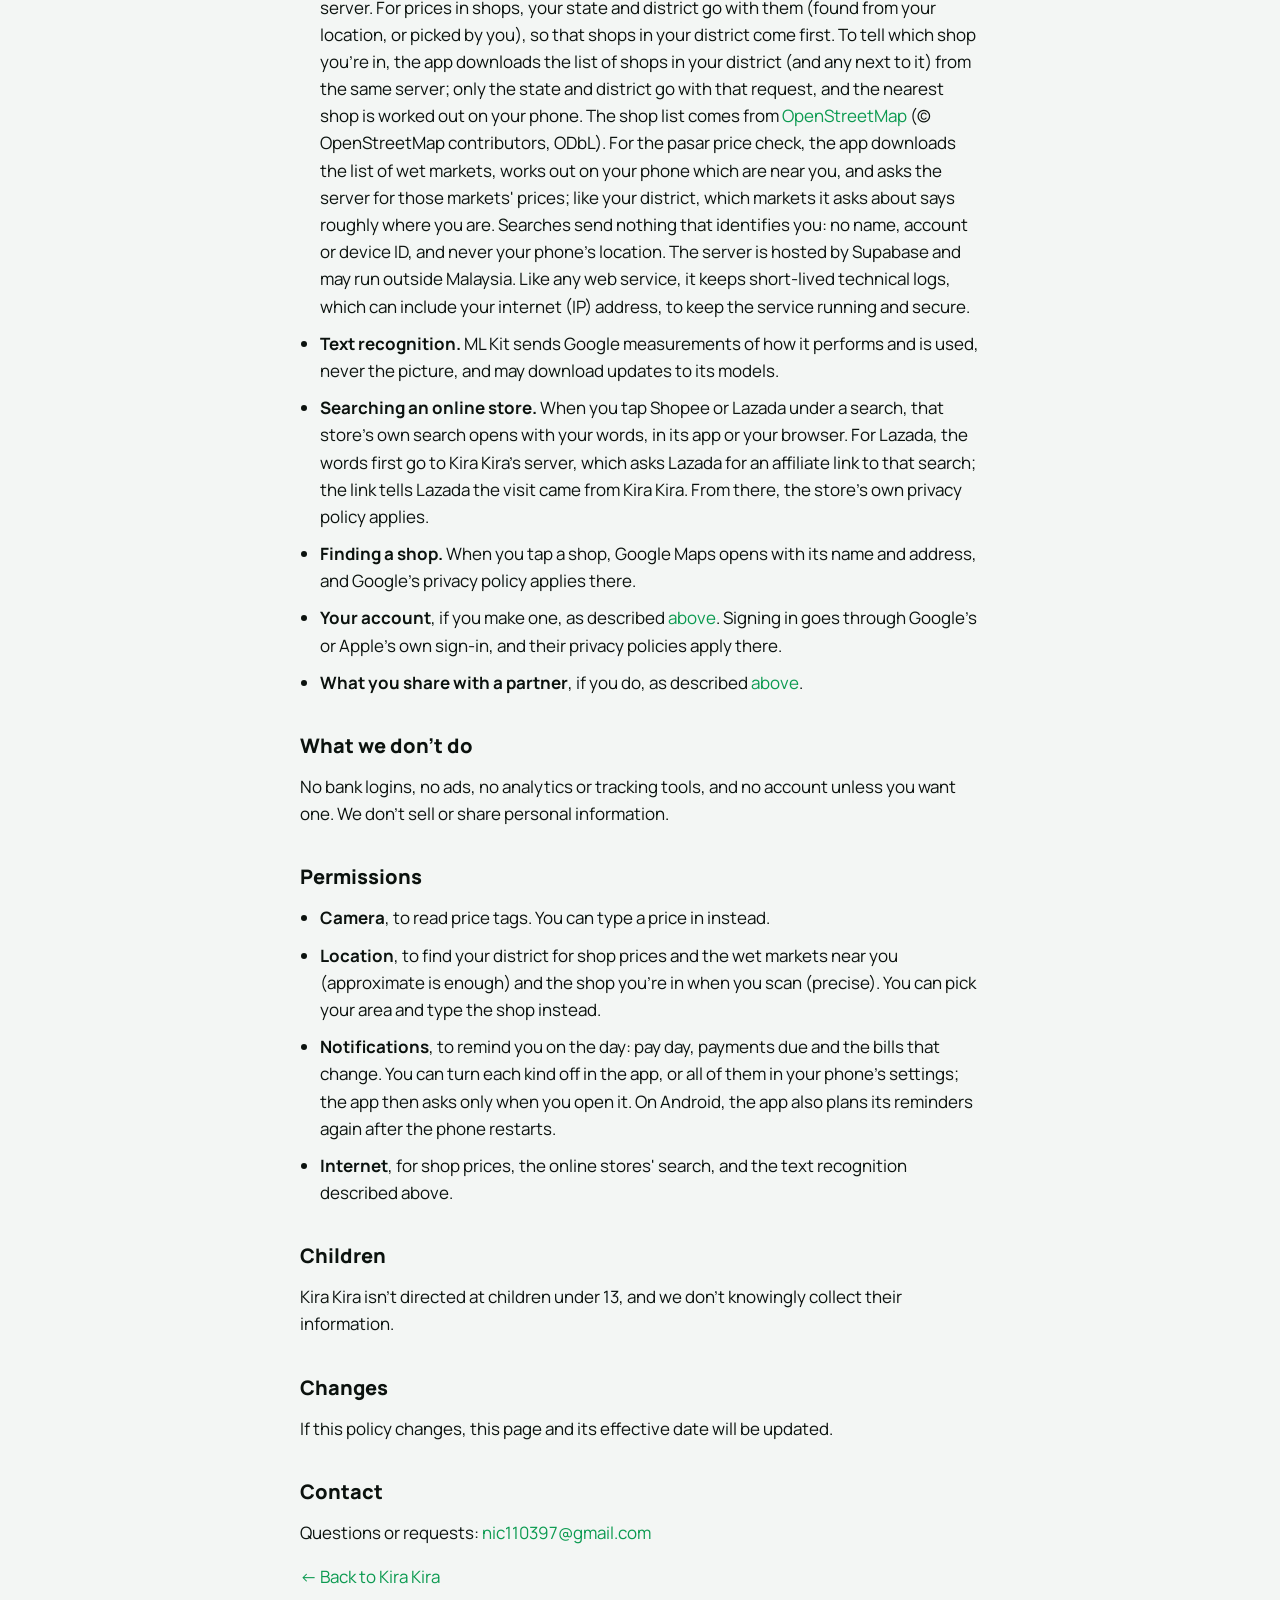
==== commit 3ab6f721: "Privacy: files shared to Kira — read on the phone, the copy deleted once the share card closes; only" ====
--- a/privacy.html
+++ b/privacy.html
@@ -16,11 +16,12 @@
   <div class="doc">
     <a class="brand" href="./"><img src="icon.png" alt=""><span class="wordmark neon-text">Kira Kira</span></a>
     <h1>Privacy policy</h1>
-    <p class="date">Effective 15 October 2026</p>
+    <p class="date">Effective 16 October 2026</p>
     <p>Kira Kira is a free app for shoppers in Malaysia, made by an independent developer: it compares prices, and works out your month and your pay. This page explains what the app does with information. In short: there are no ads and no tracking, an account is optional, your photos never leave your phone, and your money details leave it only if you choose to back them up to an account, or to share the bills you pay together with your partner.</p>
     <h2>What stays on your phone</h2>
     <ul>
       <li><strong>Price tags and receipts you scan.</strong> The camera picture is read on your phone by Google's ML Kit text recognition. It isn't saved or uploaded. Of a receipt, only what you record from it is kept, as any record is: the shop's name, the day, the amount and what it was for. Anything else printed on it, such as a member's name or number, is read only to find those and isn't kept.</li>
+      <li><strong>Files you share to Kira.</strong> When you share a PDF or a picture to Kira Kira from another app, such as an e-bill or a bank transfer screenshot, it's read on your phone: by ML Kit on Android, and by Apple's own text recognition on iPhone. Kira reads a copy, which is deleted once the share card closes; nothing is uploaded. As with a receipt, only what you record from it is kept.</li>
       <li><strong>Your location</strong>, if you allow it. On the phone, the app uses it to find your district for shop prices, the wet markets near you for the pasar price check, and, when you scan, the shop you're in, so the price tags you scan are marked with it. The location itself is never sent anywhere; the app keeps only the district it found, and the shops you've been to.</li>
       <li><strong>Your month</strong>, if you set it up: what the app calls you; the month and year you were born; whether you're married and whether your spouse has an income; how many children you have; your salary and pay day; the day your month starts; whether you pay LINDUNG 24 Jam; what you pay every month, with amounts and due days; your savings and investments (what each one is, such as a fixed deposit or ASB, what you put aside each month, and a fixed deposit's rate, term and start) and what you tell the app about them: what you put in or took out, what they were worth, what they paid, and your EPF balance; what you record spending or receiving, with its amount, what it was for, the day and any note; the monthly payments you set aside for a month; and when to remind you, and about what. The app uses them on your phone to work out your take-home pay (EPF, SOCSO, EIS, LINDUNG 24 Jam and the monthly tax deduction), where your money went, what's left each month, and what your savings are worth and made. They stay on your phone, unless you sign in to back them up (see <a href="#account">Your account</a>). You can change them in the app, and deleting the app deletes them all. The app never asks for a bank login, and isn't linked to any bank or investment account: it knows only what you tell it.</li>
       <li><strong>Reminders.</strong> On the days that apply, the app asks whether your pay came in, whether a payment due was paid, what a bill that changes came to, and whether this month's savings went in; now and then, what a saving is worth or paid, your EPF balance once a year, and what you did when a fixed deposit's term ended. Its notifications are planned and shown by your phone itself: nothing is sent to plan them, and no server sends them. A question you put off until tomorrow is noted on this phone only.</li>
